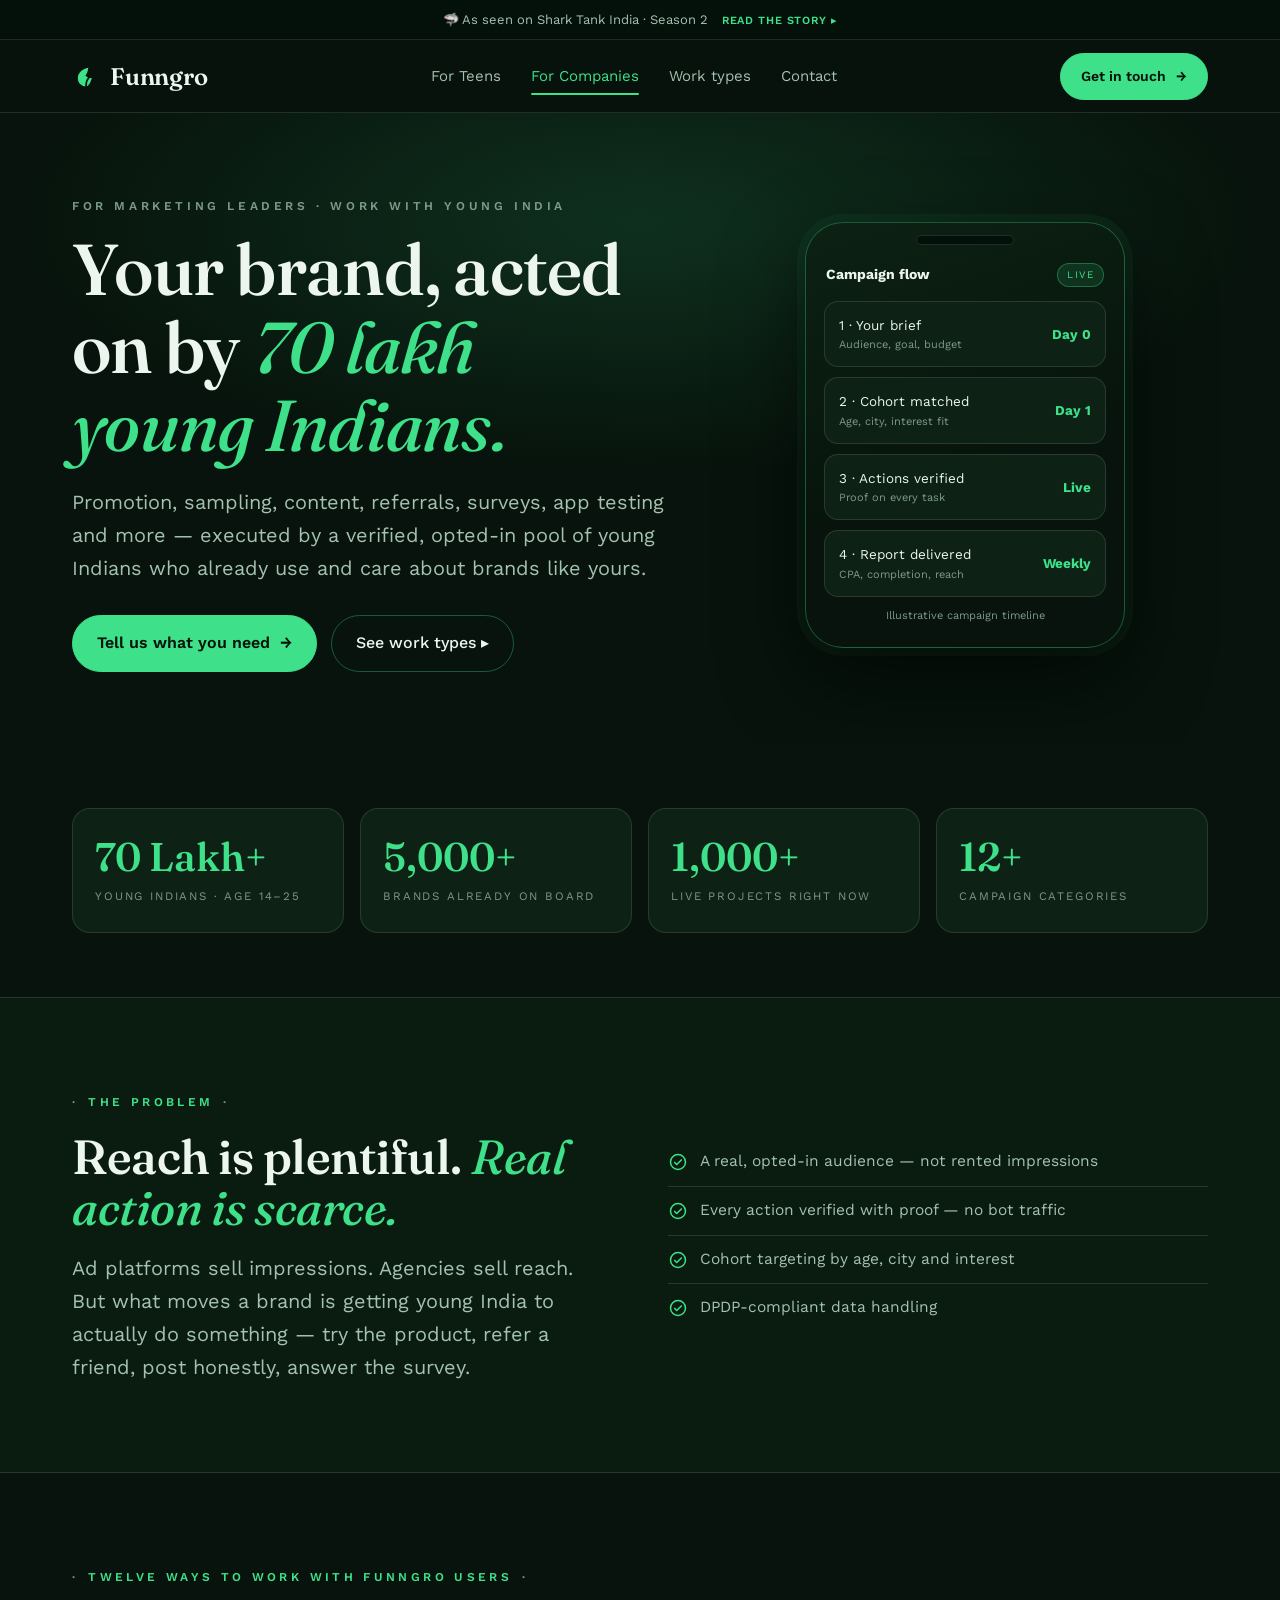
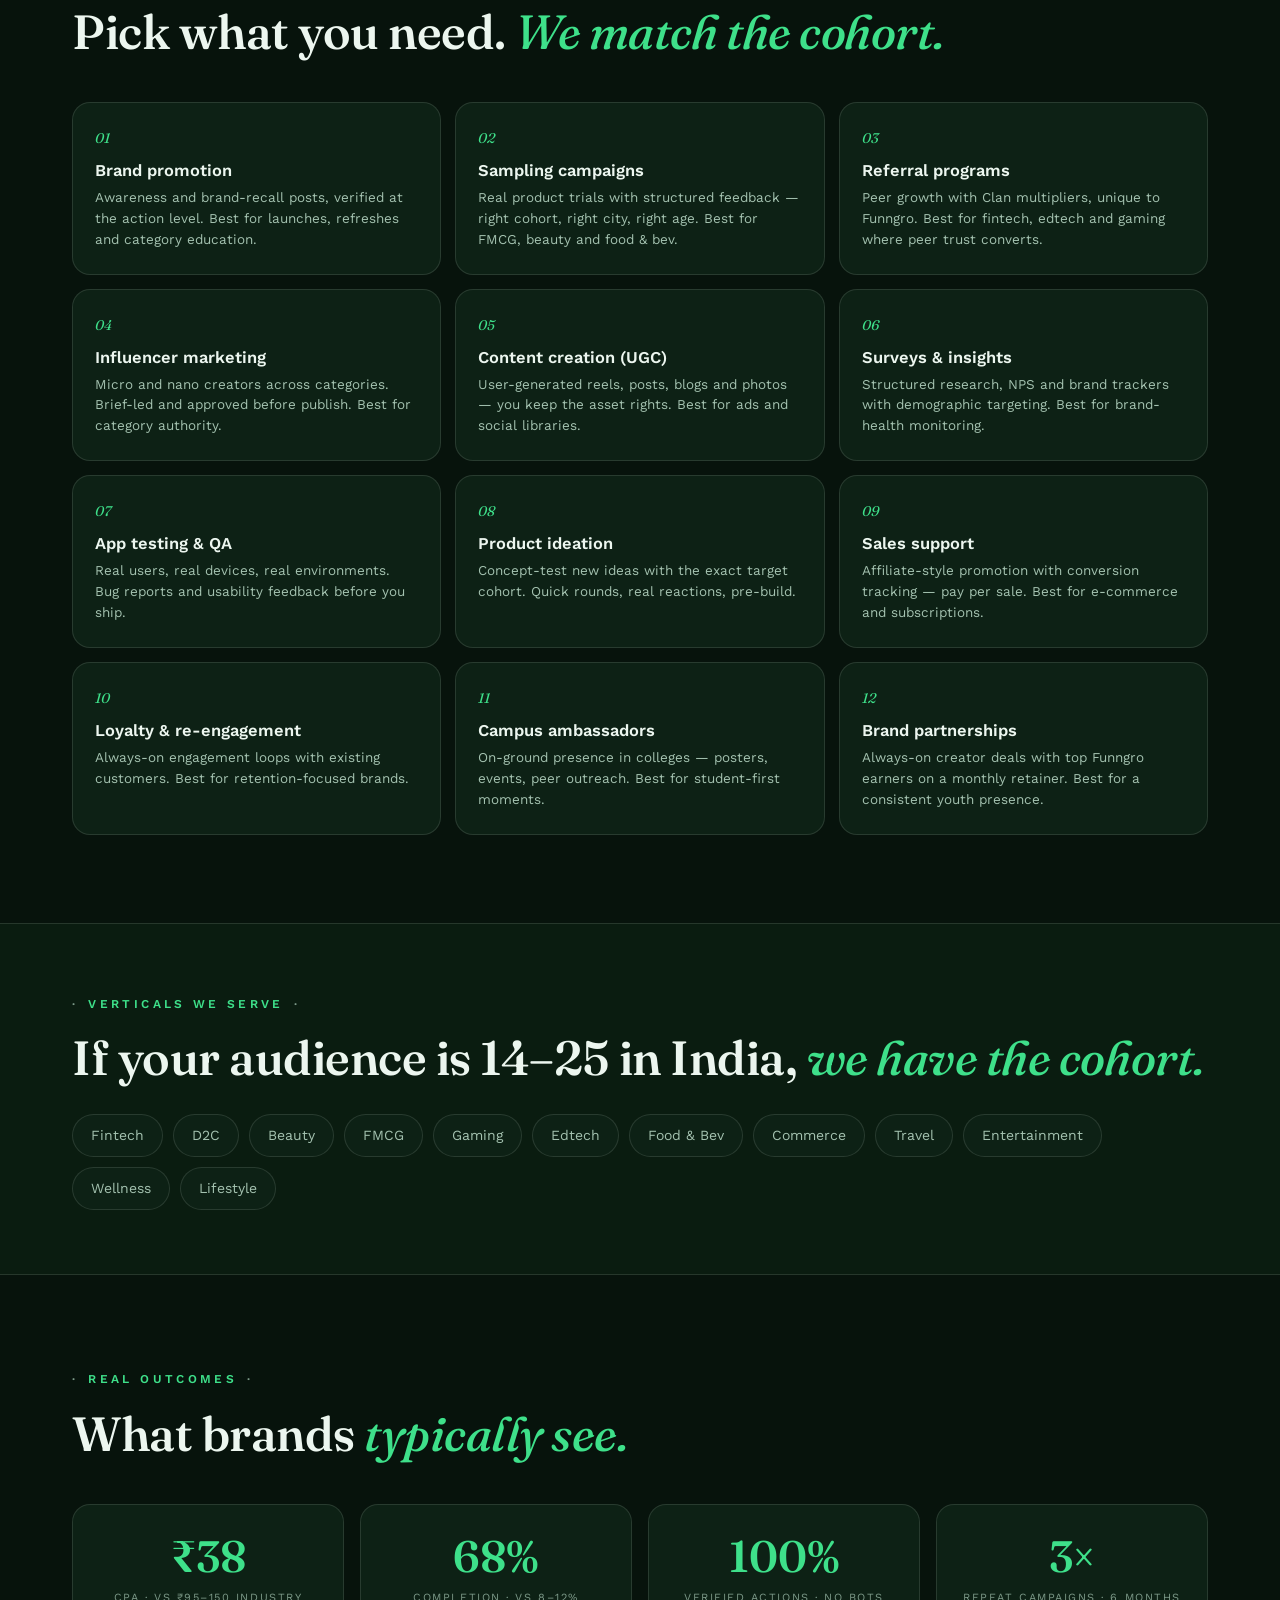
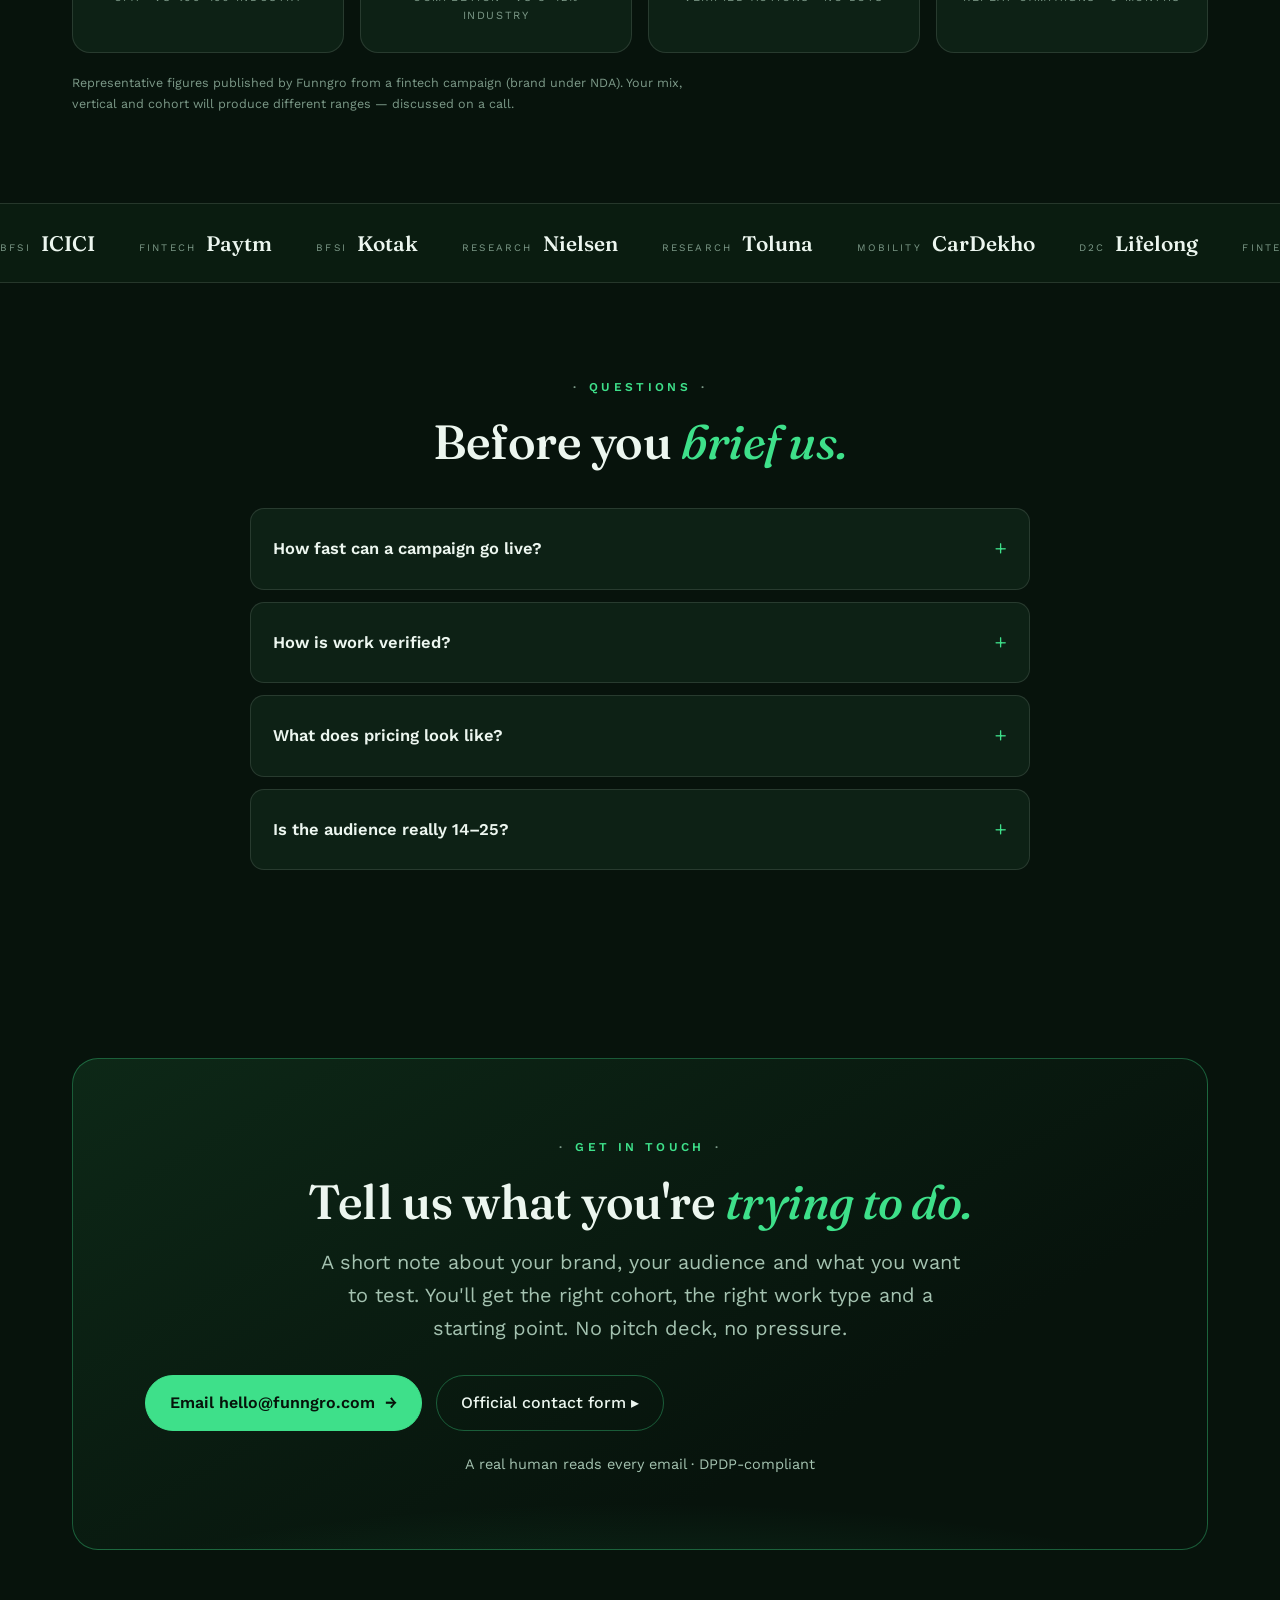
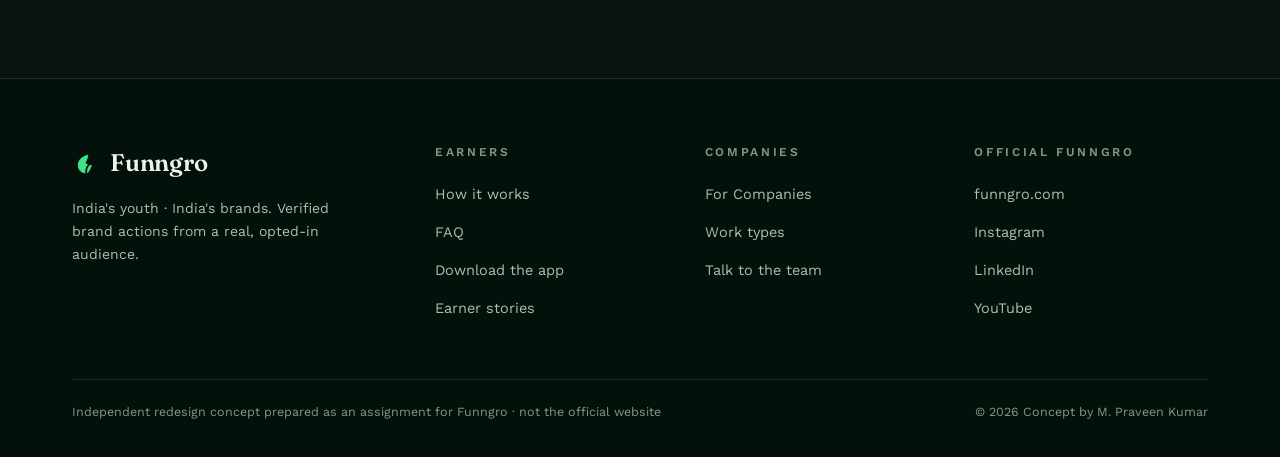
==== company.html @ 7dfe9c9e "Funngro two-page redesign: Teen + Company pages with SEO content" ====
<!DOCTYPE html>
<html lang="en-IN">
<head>
  <meta charset="UTF-8" />
  <meta name="viewport" content="width=device-width, initial-scale=1.0" />
  <title>Youth Marketing &amp; Brand Campaigns in India | Funngro for Companies</title>
  <meta name="description" content="Run brand promotion, sampling, UGC, influencer and survey campaigns with 70 lakh+ verified young Indians aged 14–25. Verified actions, transparent pricing. Talk to Funngro." />
  <link rel="canonical" href="https://funngro-redesign.vercel.app/company.html" />
  <meta name="robots" content="index, follow" />
  <meta property="og:type" content="website" />
  <meta property="og:title" content="Youth Marketing &amp; Brand Campaigns in India | Funngro for Companies" />
  <meta property="og:description" content="Verified brand actions from 70 lakh+ young Indians — promotion, sampling, UGC, referrals, surveys. Talk to Funngro." />
  <meta property="og:url" content="https://funngro-redesign.vercel.app/company.html" />
  <meta property="og:site_name" content="Funngro" />
  <meta name="twitter:card" content="summary_large_image" />
  <meta name="theme-color" content="#07130c" />
  <link rel="preconnect" href="https://fonts.googleapis.com" />
  <link rel="preconnect" href="https://fonts.gstatic.com" crossorigin />
  <link href="https://fonts.googleapis.com/css2?family=Fraunces:ital,opsz,wght@0,9..144,400..700;1,9..144,400..700&family=Work+Sans:wght@400;500;600;700&display=swap" rel="stylesheet" />
  <link rel="stylesheet" href="assets/styles.css" />
  <script type="application/ld+json">
  {
    "@context": "https://schema.org",
    "@type": "Service",
    "serviceType": "Youth marketing and brand campaigns",
    "provider": {
      "@type": "Organization",
      "name": "Funngro",
      "url": "https://www.funngro.com/"
    },
    "areaServed": "IN",
    "description": "Funngro runs brand promotion, sampling, referral, influencer, UGC, survey, app testing and campus campaigns executed by a verified pool of young Indians aged 14-25."
  }
  </script>
</head>
<body>
  <a class="skip-link" href="#main">Skip to content</a>

  <div class="announce">
    🦈 As seen on Shark Tank India · Season 2
    <a href="https://www.funngro.com/blog/shark-tank-inside-story" target="_blank" rel="noopener">Read the story ▸</a>
  </div>

  <header class="site-header">
    <div class="wrap nav">
      <a class="brand" href="index.html" aria-label="Funngro home">
        <svg viewBox="0 0 24 24" fill="none" aria-hidden="true"><path d="M12 21c-4 0-7-3-7-7 0-4.5 3.5-8 9-9-.5 3-1 5-2.5 6.5C13 13.2 14.5 14 17 13.5 16 18 14 21 12 21Z" fill="#3ee08a"/><path d="M12 21c0-4 1-7 4-9" stroke="#07130c" stroke-width="1.4" stroke-linecap="round"/></svg>
        Funngro
      </a>
      <nav class="nav-links" aria-label="Primary">
        <a href="index.html">For Teens</a>
        <a href="company.html" class="active" aria-current="page">For Companies</a>
        <a href="company.html#work-types">Work types</a>
        <a href="company.html#contact">Contact</a>
      </nav>
      <div class="nav-cta">
        <a class="btn" href="#contact">Get in touch <span class="arr">→</span></a>
        <button class="menu-btn" aria-label="Open menu" aria-expanded="false"><span></span><span></span><span></span></button>
      </div>
    </div>
  </header>

  <main id="main">
    <!-- HERO -->
    <section class="hero">
      <div class="wrap hero-grid">
        <div>
          <p class="eyebrow">For marketing leaders · Work with young India</p>
          <h1 class="display">Your brand, acted on by <span class="accent-i">70 lakh young Indians.</span></h1>
          <p class="lede">Promotion, sampling, content, referrals, surveys, app testing and more — executed by a verified, opted-in pool of young Indians who already use and care about brands like yours.</p>
          <div class="cta-row">
            <a class="btn" href="#contact">Tell us what you need <span class="arr">→</span></a>
            <a class="btn-ghost" href="#work-types">See work types ▸</a>
          </div>
        </div>
        <div class="phone reveal" role="img" aria-label="Illustration of a Funngro campaign flow: brief, matched cohort, verified actions, report">
          <div class="phone-head"><b>Campaign flow</b><span class="tier">Live</span></div>
          <div class="task"><div class="t-meta">1 · Your brief<small>Audience, goal, budget</small></div><span class="amt">Day 0</span></div>
          <div class="task"><div class="t-meta">2 · Cohort matched<small>Age, city, interest fit</small></div><span class="amt">Day 1</span></div>
          <div class="task"><div class="t-meta">3 · Actions verified<small>Proof on every task</small></div><span class="amt">Live</span></div>
          <div class="task"><div class="t-meta">4 · Report delivered<small>CPA, completion, reach</small></div><span class="amt">Weekly</span></div>
          <p class="phone-foot">Illustrative campaign timeline</p>
        </div>
      </div>
    </section>

    <!-- STATS -->
    <section class="section-tight">
      <div class="wrap">
        <div class="stats">
          <div class="stat reveal"><b>70 Lakh+</b><small>Young Indians · age 14–25</small></div>
          <div class="stat reveal"><b>5,000+</b><small>Brands already on board</small></div>
          <div class="stat reveal"><b>1,000+</b><small>Live projects right now</small></div>
          <div class="stat reveal"><b>12+</b><small>Campaign categories</small></div>
        </div>
      </div>
    </section>

    <!-- PROBLEM -->
    <section class="section" style="background:var(--bg-2);border-top:1px solid var(--line);border-bottom:1px solid var(--line)">
      <div class="wrap split">
        <div>
          <p class="kicker">The problem</p>
          <h2 class="h2">Reach is plentiful. <span class="accent-i">Real action is scarce.</span></h2>
          <p class="lede">Ad platforms sell impressions. Agencies sell reach. But what moves a brand is getting young India to actually do something — try the product, refer a friend, post honestly, answer the survey.</p>
        </div>
        <div>
          <ul class="checklist">
            <li><svg viewBox="0 0 24 24" fill="none" aria-hidden="true"><circle cx="12" cy="12" r="9" stroke="#3ee08a" stroke-width="1.8"/><path d="M8 12.5l2.5 2.5L16 9.5" stroke="#3ee08a" stroke-width="1.8" stroke-linecap="round"/></svg>A real, opted-in audience — not rented impressions</li>
            <li><svg viewBox="0 0 24 24" fill="none" aria-hidden="true"><circle cx="12" cy="12" r="9" stroke="#3ee08a" stroke-width="1.8"/><path d="M8 12.5l2.5 2.5L16 9.5" stroke="#3ee08a" stroke-width="1.8" stroke-linecap="round"/></svg>Every action verified with proof — no bot traffic</li>
            <li><svg viewBox="0 0 24 24" fill="none" aria-hidden="true"><circle cx="12" cy="12" r="9" stroke="#3ee08a" stroke-width="1.8"/><path d="M8 12.5l2.5 2.5L16 9.5" stroke="#3ee08a" stroke-width="1.8" stroke-linecap="round"/></svg>Cohort targeting by age, city and interest</li>
            <li><svg viewBox="0 0 24 24" fill="none" aria-hidden="true"><circle cx="12" cy="12" r="9" stroke="#3ee08a" stroke-width="1.8"/><path d="M8 12.5l2.5 2.5L16 9.5" stroke="#3ee08a" stroke-width="1.8" stroke-linecap="round"/></svg>DPDP-compliant data handling</li>
          </ul>
        </div>
      </div>
    </section>

    <!-- WORK TYPES -->
    <section class="section" id="work-types">
      <div class="wrap">
        <p class="kicker">Twelve ways to work with Funngro users</p>
        <h2 class="h2">Pick what you need. <span class="accent-i">We match the cohort.</span></h2>
        <div class="wt-grid">
          <div class="wt reveal"><h3>Brand promotion</h3><p>Awareness and brand-recall posts, verified at the action level. Best for launches, refreshes and category education.</p></div>
          <div class="wt reveal"><h3>Sampling campaigns</h3><p>Real product trials with structured feedback — right cohort, right city, right age. Best for FMCG, beauty and food &amp; bev.</p></div>
          <div class="wt reveal"><h3>Referral programs</h3><p>Peer growth with Clan multipliers, unique to Funngro. Best for fintech, edtech and gaming where peer trust converts.</p></div>
          <div class="wt reveal"><h3>Influencer marketing</h3><p>Micro and nano creators across categories. Brief-led and approved before publish. Best for category authority.</p></div>
          <div class="wt reveal"><h3>Content creation (UGC)</h3><p>User-generated reels, posts, blogs and photos — you keep the asset rights. Best for ads and social libraries.</p></div>
          <div class="wt reveal"><h3>Surveys &amp; insights</h3><p>Structured research, NPS and brand trackers with demographic targeting. Best for brand-health monitoring.</p></div>
          <div class="wt reveal"><h3>App testing &amp; QA</h3><p>Real users, real devices, real environments. Bug reports and usability feedback before you ship.</p></div>
          <div class="wt reveal"><h3>Product ideation</h3><p>Concept-test new ideas with the exact target cohort. Quick rounds, real reactions, pre-build.</p></div>
          <div class="wt reveal"><h3>Sales support</h3><p>Affiliate-style promotion with conversion tracking — pay per sale. Best for e-commerce and subscriptions.</p></div>
          <div class="wt reveal"><h3>Loyalty &amp; re-engagement</h3><p>Always-on engagement loops with existing customers. Best for retention-focused brands.</p></div>
          <div class="wt reveal"><h3>Campus ambassadors</h3><p>On-ground presence in colleges — posters, events, peer outreach. Best for student-first moments.</p></div>
          <div class="wt reveal"><h3>Brand partnerships</h3><p>Always-on creator deals with top Funngro earners on a monthly retainer. Best for a consistent youth presence.</p></div>
        </div>
      </div>
    </section>

    <!-- VERTICALS -->
    <section class="section-tight" style="background:var(--bg-2);border-top:1px solid var(--line);border-bottom:1px solid var(--line)">
      <div class="wrap">
        <p class="kicker">Verticals we serve</p>
        <h2 class="h2">If your audience is 14–25 in India, <span class="accent-i">we have the cohort.</span></h2>
        <div class="chips">
          <span class="chip">Fintech</span><span class="chip">D2C</span><span class="chip">Beauty</span><span class="chip">FMCG</span><span class="chip">Gaming</span><span class="chip">Edtech</span><span class="chip">Food &amp; Bev</span><span class="chip">Commerce</span><span class="chip">Travel</span><span class="chip">Entertainment</span><span class="chip">Wellness</span><span class="chip">Lifestyle</span>
        </div>
      </div>
    </section>

    <!-- OUTCOMES -->
    <section class="section">
      <div class="wrap">
        <p class="kicker">Real outcomes</p>
        <h2 class="h2">What brands <span class="accent-i">typically see.</span></h2>
        <div class="outcomes">
          <div class="outcome reveal"><b>₹38</b><small>CPA · vs ₹95–150 industry</small></div>
          <div class="outcome reveal"><b>68%</b><small>Completion · vs 8–12% industry</small></div>
          <div class="outcome reveal"><b>100%</b><small>Verified actions · no bots</small></div>
          <div class="outcome reveal"><b>3×</b><small>Repeat campaigns · 6 months</small></div>
        </div>
        <p class="outcomes-note">Representative figures published by Funngro from a fintech campaign (brand under NDA). Your mix, vertical and cohort will produce different ranges — discussed on a call.</p>
      </div>
    </section>

    <!-- BRAND WALL -->
    <div class="marquee" aria-label="Brands that work with Funngro users">
      <div class="marquee-track">
        <span class="marquee-item"><small>BFSI</small><b>ICICI</b></span><span class="marquee-item"><small>Fintech</small><b>Paytm</b></span><span class="marquee-item"><small>BFSI</small><b>Kotak</b></span><span class="marquee-item"><small>Research</small><b>Nielsen</b></span><span class="marquee-item"><small>Research</small><b>Toluna</b></span><span class="marquee-item"><small>Mobility</small><b>CarDekho</b></span><span class="marquee-item"><small>D2C</small><b>Lifelong</b></span><span class="marquee-item"><small>Fintech</small><b>LXME</b></span><span class="marquee-item"><small>Fintech</small><b>mPokket</b></span><span class="marquee-item"><small>D2C</small><b>Novio</b></span>
        <span class="marquee-item" aria-hidden="true"><small>BFSI</small><b>ICICI</b></span><span class="marquee-item" aria-hidden="true"><small>Fintech</small><b>Paytm</b></span><span class="marquee-item" aria-hidden="true"><small>BFSI</small><b>Kotak</b></span><span class="marquee-item" aria-hidden="true"><small>Research</small><b>Nielsen</b></span><span class="marquee-item" aria-hidden="true"><small>Research</small><b>Toluna</b></span><span class="marquee-item" aria-hidden="true"><small>Mobility</small><b>CarDekho</b></span><span class="marquee-item" aria-hidden="true"><small>D2C</small><b>Lifelong</b></span><span class="marquee-item" aria-hidden="true"><small>Fintech</small><b>LXME</b></span><span class="marquee-item" aria-hidden="true"><small>Fintech</small><b>mPokket</b></span><span class="marquee-item" aria-hidden="true"><small>D2C</small><b>Novio</b></span>
      </div>
    </div>

    <!-- FAQ -->
    <section class="section" id="faq">
      <div class="wrap center">
        <p class="kicker">Questions</p>
        <h2 class="h2">Before you <span class="accent-i">brief us.</span></h2>
        <div class="faq" style="text-align:left">
          <details class="reveal"><summary>How fast can a campaign go live?</summary><p>After your brief, Funngro matches the cohort and most campaigns start seeing verified actions within days, with reporting delivered on a weekly rhythm.</p></details>
          <details class="reveal"><summary>How is work verified?</summary><p>Every task requires proof — a photo, screenshot or link — reviewed before payout. That is how Funngro keeps bot traffic at zero and completion rates high.</p></details>
          <details class="reveal"><summary>What does pricing look like?</summary><p>Pricing depends on work type, cohort and volume — cost per action for promotions and referrals, per brief for creators, per response for surveys. Funngro shares a starting point after a short note about your goals.</p></details>
          <details class="reveal"><summary>Is the audience really 14–25?</summary><p>Yes — the pool is young India: students, creators and first-time earners. Cohorts can be targeted by age band, city and interest, and the data handling is DPDP-compliant.</p></details>
        </div>
      </div>
    </section>

    <!-- CTA -->
    <section class="section" id="contact">
      <div class="wrap">
        <div class="cta-band reveal">
          <p class="kicker">Get in touch</p>
          <h2 class="h2">Tell us what you're <span class="accent-i">trying to do.</span></h2>
          <p class="lede">A short note about your brand, your audience and what you want to test. You'll get the right cohort, the right work type and a starting point. No pitch deck, no pressure.</p>
          <div class="cta-row">
            <a class="btn" href="mailto:hello@funngro.com">Email hello@funngro.com <span class="arr">→</span></a>
            <a class="btn-ghost" href="https://www.funngro.com/contact?from=sales" target="_blank" rel="noopener">Official contact form ▸</a>
          </div>
          <p class="contact-line">A real human reads every email · DPDP-compliant</p>
        </div>
      </div>
    </section>
  </main>

  <footer class="site-footer">
    <div class="wrap">
      <div class="foot-grid">
        <div class="foot-brand">
          <a class="brand" href="index.html">
            <svg viewBox="0 0 24 24" fill="none" aria-hidden="true"><path d="M12 21c-4 0-7-3-7-7 0-4.5 3.5-8 9-9-.5 3-1 5-2.5 6.5C13 13.2 14.5 14 17 13.5 16 18 14 21 12 21Z" fill="#3ee08a"/><path d="M12 21c0-4 1-7 4-9" stroke="#04100a" stroke-width="1.4" stroke-linecap="round"/></svg>
            Funngro
          </a>
          <p>India's youth · India's brands. Verified brand actions from a real, opted-in audience.</p>
        </div>
        <div>
          <h4>Earners</h4>
          <ul>
            <li><a href="index.html#how">How it works</a></li>
            <li><a href="index.html#faq">FAQ</a></li>
            <li><a href="https://play.google.com/store/apps/details?id=com.wishbanc.funngro" target="_blank" rel="noopener">Download the app</a></li>
            <li><a href="https://www.funngro.com/stories" target="_blank" rel="noopener">Earner stories</a></li>
          </ul>
        </div>
        <div>
          <h4>Companies</h4>
          <ul>
            <li><a href="company.html">For Companies</a></li>
            <li><a href="company.html#work-types">Work types</a></li>
            <li><a href="company.html#contact">Talk to the team</a></li>
          </ul>
        </div>
        <div>
          <h4>Official Funngro</h4>
          <ul>
            <li><a href="https://www.funngro.com/" target="_blank" rel="noopener">funngro.com</a></li>
            <li><a href="https://www.instagram.com/fun.n.gro" target="_blank" rel="noopener">Instagram</a></li>
            <li><a href="https://www.linkedin.com/company/funngro/" target="_blank" rel="noopener">LinkedIn</a></li>
            <li><a href="https://www.youtube.com/@funngro_India" target="_blank" rel="noopener">YouTube</a></li>
          </ul>
        </div>
      </div>
      <div class="foot-bottom">
        <span>Independent redesign concept prepared as an assignment for Funngro · not the official website</span>
        <span>© <span data-year>2026</span> Concept by M. Praveen Kumar</span>
      </div>
    </div>
  </footer>

  <script src="assets/main.js" defer></script>
</body>
</html>
---- assets/styles.css ----
/* Funngro redesign concept — shared styles */
:root{
  --bg:#07130c;
  --bg-2:#0a1c10;
  --panel:#0d2115;
  --panel-2:#102718;
  --ink:#ecf6ef;
  --muted:#a4c2b0;
  --faint:#7d9a89;
  --accent:#3ee08a;
  --accent-soft:rgba(62,224,138,.12);
  --accent-line:rgba(62,224,138,.35);
  --line:rgba(236,246,239,.12);
  --serif:"Fraunces",Georgia,"Times New Roman",serif;
  --sans:"Work Sans",system-ui,-apple-system,Segoe UI,Roboto,sans-serif;
  --max:1180px;
  --radius:18px;
}
*{box-sizing:border-box;margin:0;padding:0}
html{scroll-behavior:smooth;-webkit-text-size-adjust:100%}
body{
  background:var(--bg);
  color:var(--ink);
  font-family:var(--sans);
  font-size:17px;
  line-height:1.65;
  -webkit-font-smoothing:antialiased;
}
img,svg{display:block;max-width:100%}
a{color:inherit;text-decoration:none}
ul{list-style:none}
::selection{background:var(--accent);color:#06130a}

/* ---------- utility ---------- */
.wrap{max-width:var(--max);margin:0 auto;padding:0 22px}
.section{padding:88px 0}
.section-tight{padding:64px 0}
.kicker{
  display:inline-flex;align-items:center;gap:10px;
  font-size:12px;font-weight:600;letter-spacing:.28em;text-transform:uppercase;
  color:var(--accent);margin-bottom:18px;
}
.kicker::before,.kicker::after{content:"·";color:var(--faint)}
h1,h2,h3{font-family:var(--serif);font-weight:560;line-height:1.08;letter-spacing:-.01em}
.display{font-size:clamp(40px,6.2vw,72px)}
.h2{font-size:clamp(30px,4.4vw,48px);margin-bottom:18px}
.accent-i{font-style:italic;color:var(--accent);font-weight:480}
.lede{font-size:clamp(17px,2vw,20px);color:var(--muted);max-width:640px}
.center{text-align:center}
.center .lede{margin:0 auto}
.skip-link{position:absolute;left:-999px;top:0;background:var(--accent);color:#06130a;padding:10px 16px;z-index:200;font-weight:600}
.skip-link:focus{left:12px;top:12px}

/* ---------- buttons ---------- */
.btn{
  display:inline-flex;align-items:center;gap:10px;
  background:var(--accent);color:#06130a;
  font-weight:600;font-size:16px;
  padding:14px 24px;border-radius:999px;border:1px solid var(--accent);
  cursor:pointer;transition:transform .18s ease,box-shadow .18s ease,background .18s ease;
}
.btn:hover{transform:translateY(-2px);box-shadow:0 10px 30px rgba(62,224,138,.28)}
.btn:focus-visible,.btn-ghost:focus-visible,a:focus-visible,button:focus-visible{outline:2px solid var(--accent);outline-offset:3px}
.btn .arr{transition:transform .18s ease}
.btn:hover .arr{transform:translateX(4px)}
.btn-ghost{
  display:inline-flex;align-items:center;gap:10px;
  background:transparent;color:var(--ink);
  font-weight:500;font-size:16px;
  padding:14px 24px;border-radius:999px;border:1px solid var(--accent-line);
  cursor:pointer;transition:border-color .18s ease,background .18s ease,transform .18s ease;
}
.btn-ghost:hover{border-color:var(--accent);background:var(--accent-soft);transform:translateY(-2px)}
.cta-row{display:flex;flex-wrap:wrap;gap:14px;margin-top:30px}
.center .cta-row{justify-content:center}

/* ---------- announcement bar ---------- */
.announce{
  background:#04100a;border-bottom:1px solid var(--line);
  font-size:13px;color:var(--muted);text-align:center;padding:9px 16px;
}
.announce a{color:var(--accent);font-weight:600;letter-spacing:.08em;text-transform:uppercase;font-size:11px;margin-left:10px}
.announce a:hover{text-decoration:underline}

/* ---------- header / nav ---------- */
.site-header{
  position:sticky;top:0;z-index:100;
  background:rgba(7,19,12,.82);
  backdrop-filter:blur(14px);-webkit-backdrop-filter:blur(14px);
  border-bottom:1px solid var(--line);
}
.nav{display:flex;align-items:center;justify-content:space-between;height:72px}
.brand{display:flex;align-items:center;gap:10px;font-family:var(--serif);font-size:24px;font-weight:600;letter-spacing:-.01em}
.brand svg{width:28px;height:28px}
.nav-links{display:flex;align-items:center;gap:30px}
.nav-links a{font-size:15px;color:var(--muted);transition:color .15s ease;position:relative}
.nav-links a:hover{color:var(--ink)}
.nav-links a.active{color:var(--accent)}
.nav-links a.active::after{content:"";position:absolute;left:0;right:0;bottom:-6px;height:2px;background:var(--accent);border-radius:2px}
.nav-cta{display:flex;align-items:center;gap:12px}
.nav-cta .btn{padding:11px 20px;font-size:14px}
.menu-btn{
  display:none;background:none;border:1px solid var(--line);border-radius:10px;
  width:44px;height:44px;cursor:pointer;align-items:center;justify-content:center;flex-direction:column;gap:5px;
}
.menu-btn span{display:block;width:20px;height:2px;background:var(--ink);border-radius:2px;transition:transform .2s ease,opacity .2s ease}
@media (max-width:860px){
  .nav-links{
    position:absolute;top:72px;left:0;right:0;
    flex-direction:column;align-items:flex-start;gap:0;
    background:var(--bg-2);border-bottom:1px solid var(--line);
    padding:8px 22px 18px;display:none;
  }
  .nav-links a{padding:13px 0;width:100%;border-bottom:1px solid var(--line);font-size:16px}
  .nav-links a:last-child{border-bottom:none}
  .nav-links a.active::after{display:none}
  .site-header.nav-open .nav-links{display:flex}
  .site-header.nav-open .menu-btn span:nth-child(1){transform:translateY(7px) rotate(45deg)}
  .site-header.nav-open .menu-btn span:nth-child(2){opacity:0}
  .site-header.nav-open .menu-btn span:nth-child(3){transform:translateY(-7px) rotate(-45deg)}
  .menu-btn{display:flex}
  .nav-cta .btn{display:none}
}

/* ---------- hero ---------- */
.hero{padding:84px 0 72px;position:relative;overflow:hidden}
.hero::before{
  content:"";position:absolute;inset:-40% -20% auto -20%;height:720px;
  background:radial-gradient(closest-side,rgba(62,224,138,.14),transparent 70%);
  pointer-events:none;
}
.hero-grid{display:grid;grid-template-columns:1.1fr .9fr;gap:56px;align-items:center;position:relative}
.hero h1{margin:14px 0 22px}
.hero .eyebrow{font-size:12px;letter-spacing:.3em;text-transform:uppercase;color:var(--faint);font-weight:600}
@media (max-width:900px){
  .hero-grid{grid-template-columns:1fr;gap:44px}
  .hero{padding:56px 0 56px}
}

/* CSS phone mockup */
.phone{
  width:min(320px,84vw);margin:0 auto;border-radius:38px;
  border:1px solid var(--accent-line);
  background:linear-gradient(160deg,#0c2213,#07130c 60%);
  box-shadow:0 30px 80px rgba(0,0,0,.55),0 0 0 8px rgba(62,224,138,.05);
  padding:22px 18px;position:relative;
}
.phone::before{content:"";position:absolute;top:12px;left:50%;transform:translateX(-50%);width:96px;height:8px;border-radius:8px;background:#04100a;border:1px solid var(--line)}
.phone-head{display:flex;justify-content:space-between;align-items:center;margin:18px 2px 14px;font-size:12px;color:var(--faint)}
.phone-head b{color:var(--ink);font-size:14px;font-family:var(--sans)}
.tier{font-size:10px;letter-spacing:.14em;text-transform:uppercase;background:var(--accent-soft);border:1px solid var(--accent-line);color:var(--accent);padding:3px 9px;border-radius:999px}
.phone-payout{background:#04100a;border:1px solid var(--line);border-radius:14px;padding:14px 16px;margin-bottom:14px}
.phone-payout small{display:block;font-size:10px;letter-spacing:.18em;text-transform:uppercase;color:var(--faint)}
.phone-payout strong{font-family:var(--serif);font-size:26px;color:var(--accent);font-weight:560}
.task{
  display:flex;justify-content:space-between;align-items:center;gap:10px;
  background:var(--panel);border:1px solid var(--line);border-radius:14px;
  padding:12px 14px;margin-bottom:10px;font-size:13.5px;
}
.task .t-meta small{display:block;color:var(--faint);font-size:11px}
.task .amt{color:var(--accent);font-weight:700;white-space:nowrap}
.phone-foot{text-align:center;font-size:11px;color:var(--faint);margin-top:6px}

/* trust strip */
.trust{border-top:1px solid var(--line);border-bottom:1px solid var(--line);background:var(--bg-2)}
.trust .wrap{display:flex;flex-wrap:wrap;justify-content:space-between;gap:18px;padding-top:20px;padding-bottom:20px}
.trust-item{display:flex;align-items:center;gap:10px;font-size:13.5px;color:var(--muted)}
.trust-item b{color:var(--ink)}
.trust-item svg{width:18px;height:18px;flex:none}

/* stats band */
.stats{display:grid;grid-template-columns:repeat(4,1fr);gap:16px}
.stat{background:var(--panel);border:1px solid var(--line);border-radius:var(--radius);padding:26px 22px}
.stat b{display:block;font-family:var(--serif);font-size:clamp(28px,3.4vw,40px);font-weight:560;color:var(--accent);line-height:1.1}
.stat small{display:block;margin-top:8px;font-size:11.5px;letter-spacing:.16em;text-transform:uppercase;color:var(--faint)}
@media (max-width:860px){.stats{grid-template-columns:repeat(2,1fr)}}

/* steps */
.steps{counter-reset:step;display:grid;grid-template-columns:repeat(5,1fr);gap:14px;margin-top:44px}
.step{
  background:var(--panel);border:1px solid var(--line);border-radius:var(--radius);
  padding:24px 20px;position:relative;transition:border-color .2s ease,transform .2s ease;
}
.step:hover{border-color:var(--accent-line);transform:translateY(-4px)}
.step::before{
  counter-increment:step;content:"0" counter(step);
  font-family:var(--serif);font-size:15px;color:var(--accent);display:block;margin-bottom:14px;font-style:italic;
}
.step h3{font-family:var(--sans);font-size:16px;font-weight:600;margin-bottom:8px;letter-spacing:0}
.step p{font-size:13.5px;color:var(--muted);line-height:1.55}
@media (max-width:1000px){.steps{grid-template-columns:repeat(2,1fr)}}
@media (max-width:560px){.steps{grid-template-columns:1fr}}

/* earn cards */
.earn-grid{display:grid;grid-template-columns:repeat(3,1fr);gap:16px;margin-top:44px}
.earn-card{
  background:var(--panel);border:1px solid var(--line);border-radius:var(--radius);padding:26px 24px;
  transition:border-color .2s ease,transform .2s ease;
}
.earn-card:hover{border-color:var(--accent-line);transform:translateY(-4px)}
.earn-card .tag{font-size:10.5px;letter-spacing:.22em;text-transform:uppercase;color:var(--accent);font-weight:600}
.earn-card h3{font-size:22px;margin:10px 0 8px}
.earn-card p{font-size:14.5px;color:var(--muted)}
.earn-card .range{
  display:inline-block;margin-top:16px;font-size:13px;font-weight:600;color:var(--accent);
  background:var(--accent-soft);border:1px solid var(--accent-line);border-radius:999px;padding:5px 13px;
}
@media (max-width:900px){.earn-grid{grid-template-columns:repeat(2,1fr)}}
@media (max-width:560px){.earn-grid{grid-template-columns:1fr}}

/* ladder */
.ladder{display:grid;grid-template-columns:repeat(3,1fr);gap:16px;margin-top:44px;align-items:stretch}
.rung{
  background:linear-gradient(170deg,var(--panel-2),var(--panel));border:1px solid var(--line);
  border-radius:var(--radius);padding:30px 26px;position:relative;
}
.rung.hot{border-color:var(--accent-line);box-shadow:0 0 0 1px var(--accent-line),0 20px 60px rgba(62,224,138,.08)}
.rung .stage{font-size:11px;letter-spacing:.24em;text-transform:uppercase;color:var(--faint);font-weight:600}
.rung.hot .stage{color:var(--accent)}
.rung h3{font-size:24px;margin:12px 0 4px}
.rung .pay{font-family:var(--serif);font-style:italic;color:var(--accent);font-size:19px;margin-bottom:14px;display:block}
.rung p{font-size:14.5px;color:var(--muted)}
.ladder-note{margin-top:22px;font-size:12.5px;color:var(--faint);letter-spacing:.06em;text-transform:uppercase}
@media (max-width:860px){.ladder{grid-template-columns:1fr}}

/* marquee */
.marquee{overflow:hidden;border-top:1px solid var(--line);border-bottom:1px solid var(--line);background:var(--bg-2);padding:22px 0;position:relative}
.marquee-track{display:flex;gap:44px;width:max-content;animation:scroll 34s linear infinite}
.marquee:hover .marquee-track{animation-play-state:paused}
.marquee-item{display:flex;align-items:baseline;gap:10px;white-space:nowrap}
.marquee-item small{font-size:10px;letter-spacing:.22em;text-transform:uppercase;color:var(--faint)}
.marquee-item b{font-family:var(--serif);font-size:21px;font-weight:560}
@keyframes scroll{from{transform:translateX(0)}to{transform:translateX(-50%)}}
@media (prefers-reduced-motion:reduce){.marquee-track{animation:none}}

/* FAQ */
.faq{max-width:780px;margin:40px auto 0}
.faq details{border:1px solid var(--line);border-radius:14px;background:var(--panel);margin-bottom:12px;overflow:hidden}
.faq summary{
  cursor:pointer;list-style:none;padding:20px 22px;font-weight:600;font-size:16.5px;
  display:flex;justify-content:space-between;align-items:center;gap:16px;
}
.faq summary::-webkit-details-marker{display:none}
.faq summary::after{content:"+";font-family:var(--serif);font-size:24px;color:var(--accent);flex:none;transition:transform .2s ease}
.faq details[open] summary::after{transform:rotate(45deg)}
.faq details p{padding:0 22px 20px;color:var(--muted);font-size:15px}

/* split feature */
.split{display:grid;grid-template-columns:1fr 1fr;gap:56px;align-items:center}
@media (max-width:860px){.split{grid-template-columns:1fr;gap:36px}}
.checklist li{display:flex;gap:12px;padding:11px 0;border-bottom:1px solid var(--line);font-size:15.5px;color:var(--muted)}
.checklist li:last-child{border-bottom:none}
.checklist svg{width:20px;height:20px;flex:none;margin-top:3px}

/* work-type grid (company) */
.wt-grid{display:grid;grid-template-columns:repeat(3,1fr);gap:14px;margin-top:44px;counter-reset:wt}
.wt{
  background:var(--panel);border:1px solid var(--line);border-radius:var(--radius);padding:24px 22px;
  transition:border-color .2s ease,transform .2s ease;
}
.wt:hover{border-color:var(--accent-line);transform:translateY(-4px)}
.wt::before{
  counter-increment:wt;content:counter(wt,decimal-leading-zero);
  display:block;font-family:var(--serif);font-style:italic;color:var(--accent);font-size:14px;margin-bottom:12px;
}
.wt h3{font-family:var(--sans);font-size:16.5px;font-weight:600;margin-bottom:7px;letter-spacing:0}
.wt p{font-size:13.5px;color:var(--muted);line-height:1.55}
@media (max-width:900px){.wt-grid{grid-template-columns:repeat(2,1fr)}}
@media (max-width:560px){.wt-grid{grid-template-columns:1fr}}

/* outcomes */
.outcomes{display:grid;grid-template-columns:repeat(4,1fr);gap:16px;margin-top:44px}
.outcome{background:var(--panel);border:1px solid var(--line);border-radius:var(--radius);padding:28px 24px;text-align:center}
.outcome b{display:block;font-family:var(--serif);font-size:clamp(30px,4vw,44px);color:var(--accent);font-weight:560;line-height:1.05}
.outcome small{display:block;margin-top:10px;font-size:11px;letter-spacing:.14em;text-transform:uppercase;color:var(--faint);line-height:1.6}
.outcomes-note{margin-top:20px;font-size:12.5px;color:var(--faint);max-width:640px}
@media (max-width:860px){.outcomes{grid-template-columns:repeat(2,1fr)}}

/* verticals chips */
.chips{display:flex;flex-wrap:wrap;gap:10px;margin-top:30px}
.chip{border:1px solid var(--line);border-radius:999px;padding:9px 18px;font-size:14px;color:var(--muted);background:var(--panel);transition:border-color .15s ease,color .15s ease}
.chip:hover{border-color:var(--accent-line);color:var(--ink)}

/* CTA band */
.cta-band{
  background:linear-gradient(150deg,#0d2817,#07130c 70%);
  border:1px solid var(--accent-line);border-radius:26px;
  padding:clamp(40px,6vw,72px);text-align:center;position:relative;overflow:hidden;
}
.cta-band::before{content:"";position:absolute;inset:auto -30% -60% -30%;height:400px;background:radial-gradient(closest-side,rgba(62,224,138,.16),transparent 70%);pointer-events:none}
.cta-band .lede{margin:0 auto;position:relative}
.cta-band h2{position:relative}
.cta-band .cta-row{position:relative}
.contact-line{margin-top:22px;font-size:14.5px;color:var(--muted);position:relative}
.contact-line a{color:var(--accent);font-weight:600}
.contact-line a:hover{text-decoration:underline}

/* footer */
.site-footer{border-top:1px solid var(--line);background:#04100a;padding:64px 0 34px;margin-top:40px}
.foot-grid{display:grid;grid-template-columns:1.4fr 1fr 1fr 1fr;gap:36px}
.foot-grid h4{font-size:12px;letter-spacing:.22em;text-transform:uppercase;color:var(--faint);margin-bottom:16px;font-family:var(--sans);font-weight:600}
.foot-grid ul li{margin-bottom:10px}
.foot-grid ul a{font-size:14.5px;color:var(--muted)}
.foot-grid ul a:hover{color:var(--accent)}
.foot-brand p{font-size:14px;color:var(--muted);max-width:300px;margin-top:14px}
.foot-bottom{
  margin-top:48px;padding-top:22px;border-top:1px solid var(--line);
  display:flex;flex-wrap:wrap;justify-content:space-between;gap:12px;
  font-size:12.5px;color:var(--faint);
}
.foot-bottom a{color:var(--muted)}
.foot-bottom a:hover{color:var(--accent)}
@media (max-width:860px){.foot-grid{grid-template-columns:1fr 1fr}}
@media (max-width:520px){.foot-grid{grid-template-columns:1fr}}

/* reveal animation */
.reveal{opacity:0;transform:translateY(22px);transition:opacity .6s ease,transform .6s ease}
.reveal.in{opacity:1;transform:none}
@media (prefers-reduced-motion:reduce){.reveal{opacity:1;transform:none;transition:none}}
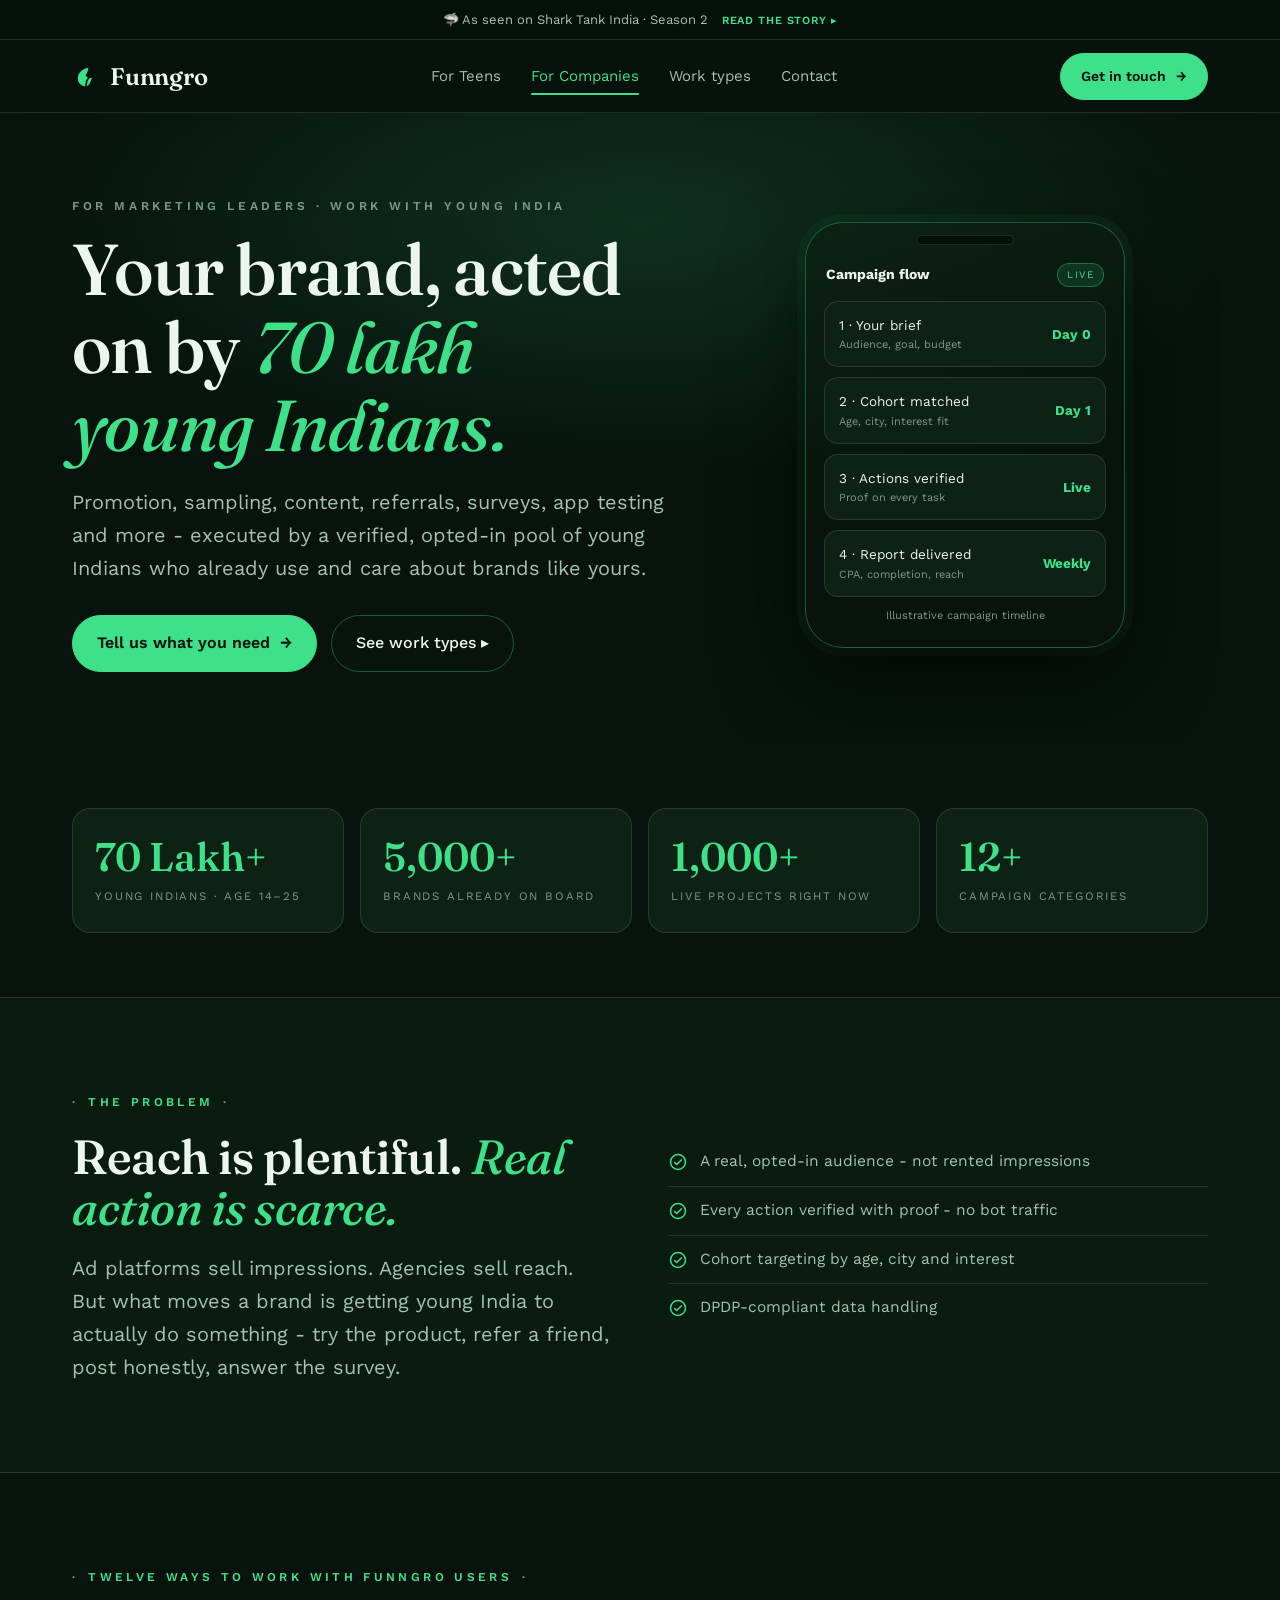
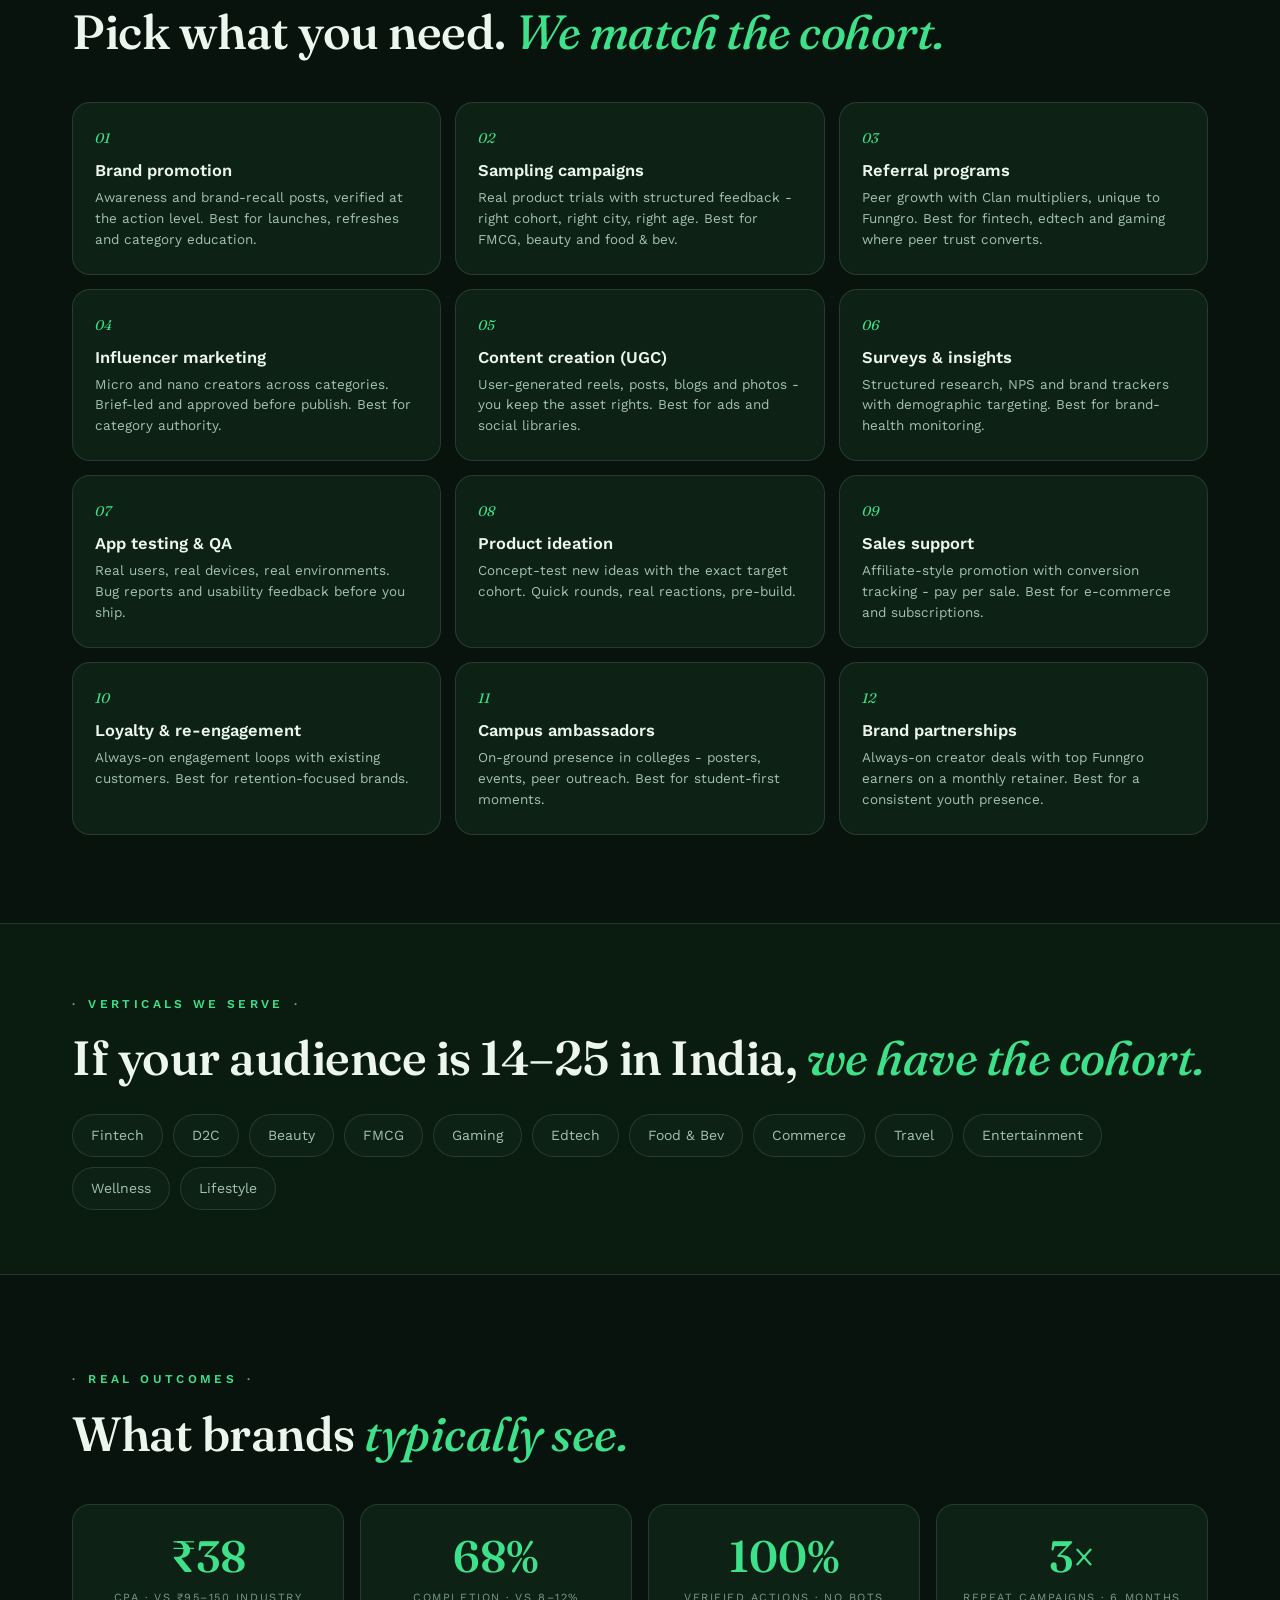
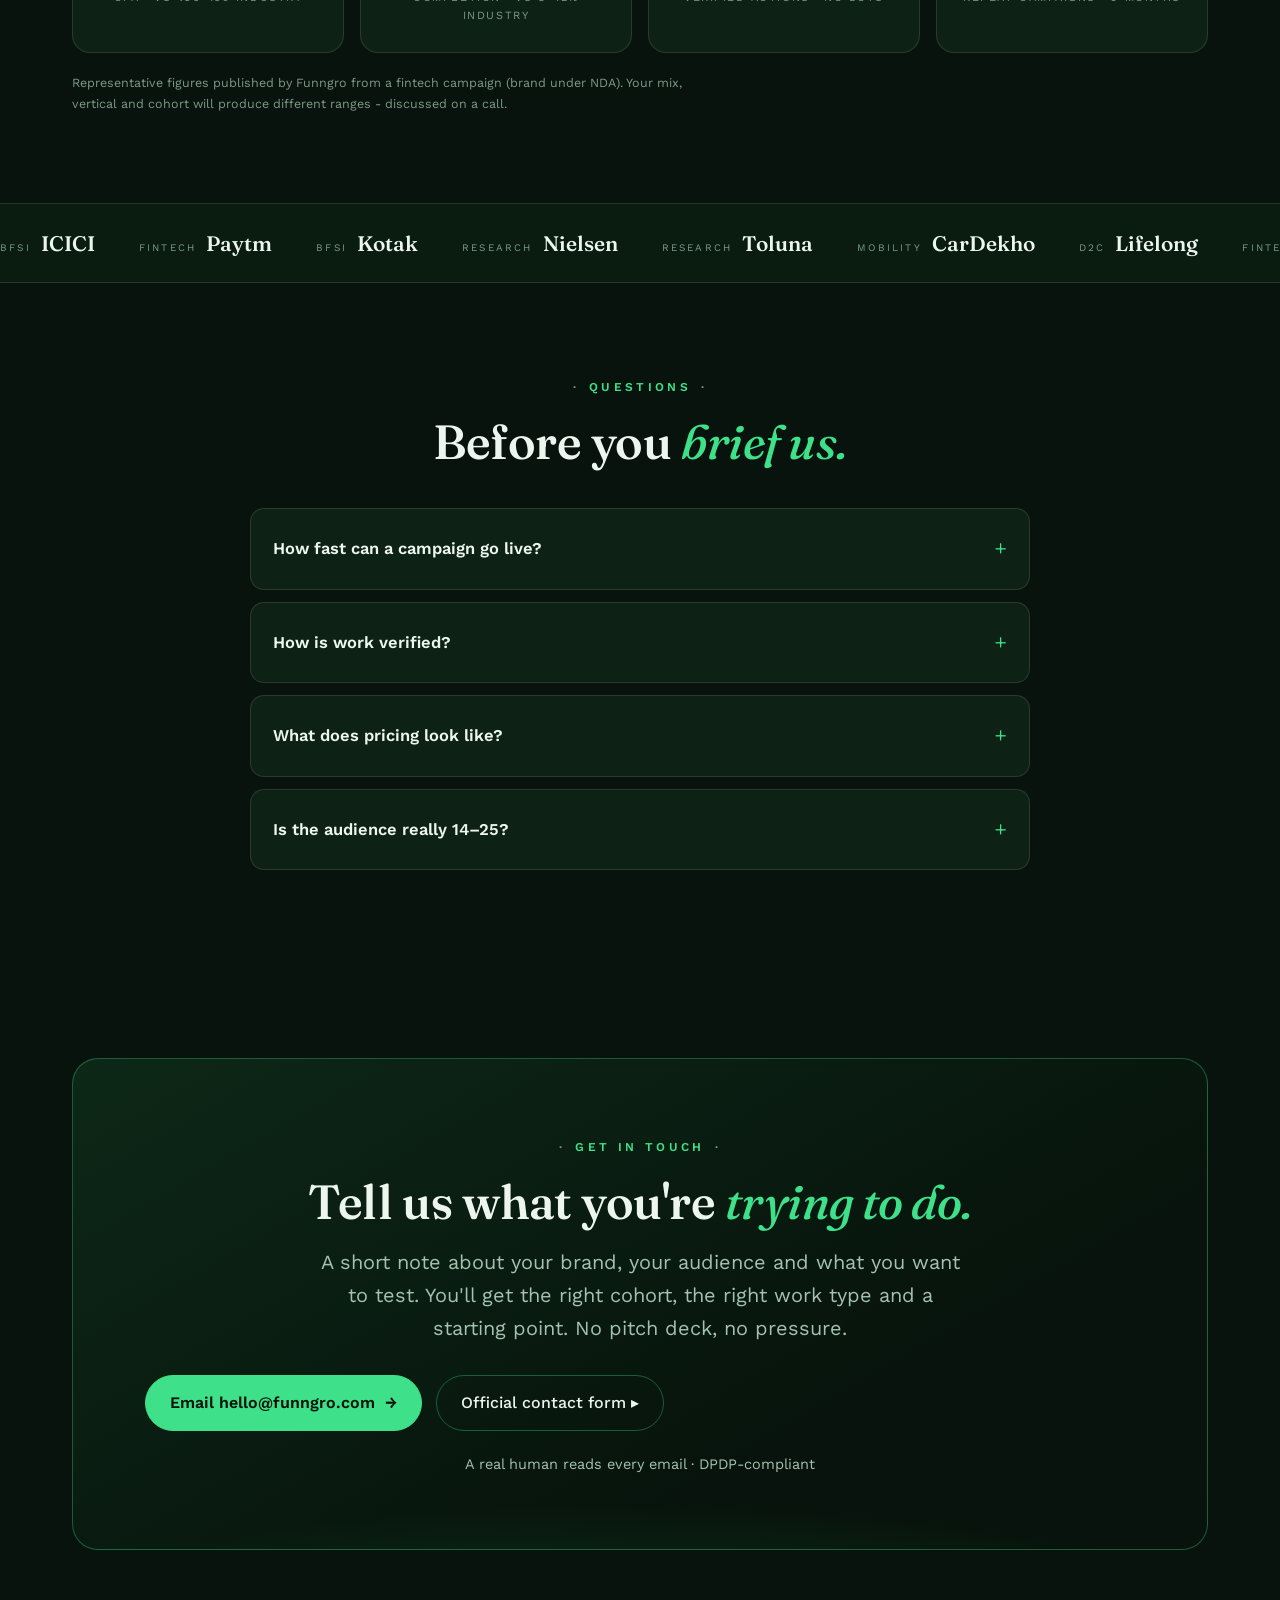
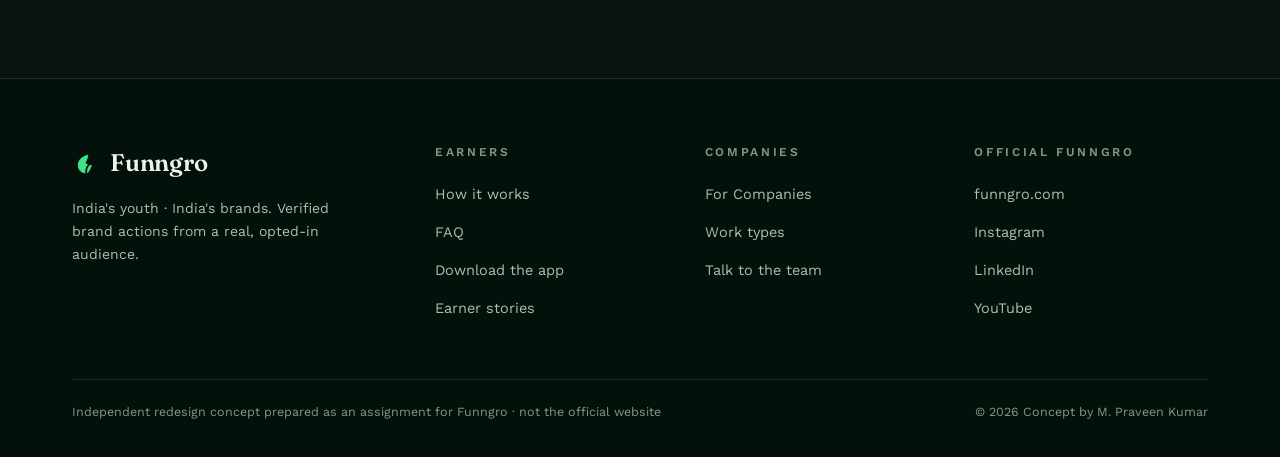
==== commit c6a4c121: "Replace em dashes with hyphens in copy" ====
--- a/company.html
+++ b/company.html
@@ -5,12 +5,12 @@
   <meta name="viewport" content="width=device-width, initial-scale=1.0" />
   <title>Youth Marketing &amp; Brand Campaigns in India | Funngro for Companies</title>
   <meta name="description" content="Run brand promotion, sampling, UGC, influencer and survey campaigns with 70 lakh+ verified young Indians aged 14–25. Verified actions, transparent pricing. Talk to Funngro." />
-  <link rel="canonical" href="https://funngro-redesign.vercel.app/company.html" />
+  <link rel="canonical" href="https://funngro-redesign-five.vercel.app/company.html" />
   <meta name="robots" content="index, follow" />
   <meta property="og:type" content="website" />
   <meta property="og:title" content="Youth Marketing &amp; Brand Campaigns in India | Funngro for Companies" />
-  <meta property="og:description" content="Verified brand actions from 70 lakh+ young Indians — promotion, sampling, UGC, referrals, surveys. Talk to Funngro." />
-  <meta property="og:url" content="https://funngro-redesign.vercel.app/company.html" />
+  <meta property="og:description" content="Verified brand actions from 70 lakh+ young Indians - promotion, sampling, UGC, referrals, surveys. Talk to Funngro." />
+  <meta property="og:url" content="https://funngro-redesign-five.vercel.app/company.html" />
   <meta property="og:site_name" content="Funngro" />
   <meta name="twitter:card" content="summary_large_image" />
   <meta name="theme-color" content="#07130c" />
@@ -67,7 +67,7 @@
         <div>
           <p class="eyebrow">For marketing leaders · Work with young India</p>
           <h1 class="display">Your brand, acted on by <span class="accent-i">70 lakh young Indians.</span></h1>
-          <p class="lede">Promotion, sampling, content, referrals, surveys, app testing and more — executed by a verified, opted-in pool of young Indians who already use and care about brands like yours.</p>
+          <p class="lede">Promotion, sampling, content, referrals, surveys, app testing and more - executed by a verified, opted-in pool of young Indians who already use and care about brands like yours.</p>
           <div class="cta-row">
             <a class="btn" href="#contact">Tell us what you need <span class="arr">→</span></a>
             <a class="btn-ghost" href="#work-types">See work types ▸</a>
@@ -102,12 +102,12 @@
         <div>
           <p class="kicker">The problem</p>
           <h2 class="h2">Reach is plentiful. <span class="accent-i">Real action is scarce.</span></h2>
-          <p class="lede">Ad platforms sell impressions. Agencies sell reach. But what moves a brand is getting young India to actually do something — try the product, refer a friend, post honestly, answer the survey.</p>
+          <p class="lede">Ad platforms sell impressions. Agencies sell reach. But what moves a brand is getting young India to actually do something - try the product, refer a friend, post honestly, answer the survey.</p>
         </div>
         <div>
           <ul class="checklist">
-            <li><svg viewBox="0 0 24 24" fill="none" aria-hidden="true"><circle cx="12" cy="12" r="9" stroke="#3ee08a" stroke-width="1.8"/><path d="M8 12.5l2.5 2.5L16 9.5" stroke="#3ee08a" stroke-width="1.8" stroke-linecap="round"/></svg>A real, opted-in audience — not rented impressions</li>
-            <li><svg viewBox="0 0 24 24" fill="none" aria-hidden="true"><circle cx="12" cy="12" r="9" stroke="#3ee08a" stroke-width="1.8"/><path d="M8 12.5l2.5 2.5L16 9.5" stroke="#3ee08a" stroke-width="1.8" stroke-linecap="round"/></svg>Every action verified with proof — no bot traffic</li>
+            <li><svg viewBox="0 0 24 24" fill="none" aria-hidden="true"><circle cx="12" cy="12" r="9" stroke="#3ee08a" stroke-width="1.8"/><path d="M8 12.5l2.5 2.5L16 9.5" stroke="#3ee08a" stroke-width="1.8" stroke-linecap="round"/></svg>A real, opted-in audience - not rented impressions</li>
+            <li><svg viewBox="0 0 24 24" fill="none" aria-hidden="true"><circle cx="12" cy="12" r="9" stroke="#3ee08a" stroke-width="1.8"/><path d="M8 12.5l2.5 2.5L16 9.5" stroke="#3ee08a" stroke-width="1.8" stroke-linecap="round"/></svg>Every action verified with proof - no bot traffic</li>
             <li><svg viewBox="0 0 24 24" fill="none" aria-hidden="true"><circle cx="12" cy="12" r="9" stroke="#3ee08a" stroke-width="1.8"/><path d="M8 12.5l2.5 2.5L16 9.5" stroke="#3ee08a" stroke-width="1.8" stroke-linecap="round"/></svg>Cohort targeting by age, city and interest</li>
             <li><svg viewBox="0 0 24 24" fill="none" aria-hidden="true"><circle cx="12" cy="12" r="9" stroke="#3ee08a" stroke-width="1.8"/><path d="M8 12.5l2.5 2.5L16 9.5" stroke="#3ee08a" stroke-width="1.8" stroke-linecap="round"/></svg>DPDP-compliant data handling</li>
           </ul>
@@ -122,16 +122,16 @@
         <h2 class="h2">Pick what you need. <span class="accent-i">We match the cohort.</span></h2>
         <div class="wt-grid">
           <div class="wt reveal"><h3>Brand promotion</h3><p>Awareness and brand-recall posts, verified at the action level. Best for launches, refreshes and category education.</p></div>
-          <div class="wt reveal"><h3>Sampling campaigns</h3><p>Real product trials with structured feedback — right cohort, right city, right age. Best for FMCG, beauty and food &amp; bev.</p></div>
+          <div class="wt reveal"><h3>Sampling campaigns</h3><p>Real product trials with structured feedback - right cohort, right city, right age. Best for FMCG, beauty and food &amp; bev.</p></div>
           <div class="wt reveal"><h3>Referral programs</h3><p>Peer growth with Clan multipliers, unique to Funngro. Best for fintech, edtech and gaming where peer trust converts.</p></div>
           <div class="wt reveal"><h3>Influencer marketing</h3><p>Micro and nano creators across categories. Brief-led and approved before publish. Best for category authority.</p></div>
-          <div class="wt reveal"><h3>Content creation (UGC)</h3><p>User-generated reels, posts, blogs and photos — you keep the asset rights. Best for ads and social libraries.</p></div>
+          <div class="wt reveal"><h3>Content creation (UGC)</h3><p>User-generated reels, posts, blogs and photos - you keep the asset rights. Best for ads and social libraries.</p></div>
           <div class="wt reveal"><h3>Surveys &amp; insights</h3><p>Structured research, NPS and brand trackers with demographic targeting. Best for brand-health monitoring.</p></div>
           <div class="wt reveal"><h3>App testing &amp; QA</h3><p>Real users, real devices, real environments. Bug reports and usability feedback before you ship.</p></div>
           <div class="wt reveal"><h3>Product ideation</h3><p>Concept-test new ideas with the exact target cohort. Quick rounds, real reactions, pre-build.</p></div>
-          <div class="wt reveal"><h3>Sales support</h3><p>Affiliate-style promotion with conversion tracking — pay per sale. Best for e-commerce and subscriptions.</p></div>
+          <div class="wt reveal"><h3>Sales support</h3><p>Affiliate-style promotion with conversion tracking - pay per sale. Best for e-commerce and subscriptions.</p></div>
           <div class="wt reveal"><h3>Loyalty &amp; re-engagement</h3><p>Always-on engagement loops with existing customers. Best for retention-focused brands.</p></div>
-          <div class="wt reveal"><h3>Campus ambassadors</h3><p>On-ground presence in colleges — posters, events, peer outreach. Best for student-first moments.</p></div>
+          <div class="wt reveal"><h3>Campus ambassadors</h3><p>On-ground presence in colleges - posters, events, peer outreach. Best for student-first moments.</p></div>
           <div class="wt reveal"><h3>Brand partnerships</h3><p>Always-on creator deals with top Funngro earners on a monthly retainer. Best for a consistent youth presence.</p></div>
         </div>
       </div>
@@ -159,7 +159,7 @@
           <div class="outcome reveal"><b>100%</b><small>Verified actions · no bots</small></div>
           <div class="outcome reveal"><b>3×</b><small>Repeat campaigns · 6 months</small></div>
         </div>
-        <p class="outcomes-note">Representative figures published by Funngro from a fintech campaign (brand under NDA). Your mix, vertical and cohort will produce different ranges — discussed on a call.</p>
+        <p class="outcomes-note">Representative figures published by Funngro from a fintech campaign (brand under NDA). Your mix, vertical and cohort will produce different ranges - discussed on a call.</p>
       </div>
     </section>
 
@@ -178,9 +178,9 @@
         <h2 class="h2">Before you <span class="accent-i">brief us.</span></h2>
         <div class="faq" style="text-align:left">
           <details class="reveal"><summary>How fast can a campaign go live?</summary><p>After your brief, Funngro matches the cohort and most campaigns start seeing verified actions within days, with reporting delivered on a weekly rhythm.</p></details>
-          <details class="reveal"><summary>How is work verified?</summary><p>Every task requires proof — a photo, screenshot or link — reviewed before payout. That is how Funngro keeps bot traffic at zero and completion rates high.</p></details>
-          <details class="reveal"><summary>What does pricing look like?</summary><p>Pricing depends on work type, cohort and volume — cost per action for promotions and referrals, per brief for creators, per response for surveys. Funngro shares a starting point after a short note about your goals.</p></details>
-          <details class="reveal"><summary>Is the audience really 14–25?</summary><p>Yes — the pool is young India: students, creators and first-time earners. Cohorts can be targeted by age band, city and interest, and the data handling is DPDP-compliant.</p></details>
+          <details class="reveal"><summary>How is work verified?</summary><p>Every task requires proof - a photo, screenshot or link - reviewed before payout. That is how Funngro keeps bot traffic at zero and completion rates high.</p></details>
+          <details class="reveal"><summary>What does pricing look like?</summary><p>Pricing depends on work type, cohort and volume - cost per action for promotions and referrals, per brief for creators, per response for surveys. Funngro shares a starting point after a short note about your goals.</p></details>
+          <details class="reveal"><summary>Is the audience really 14–25?</summary><p>Yes - the pool is young India: students, creators and first-time earners. Cohorts can be targeted by age band, city and interest, and the data handling is DPDP-compliant.</p></details>
         </div>
       </div>
     </section>
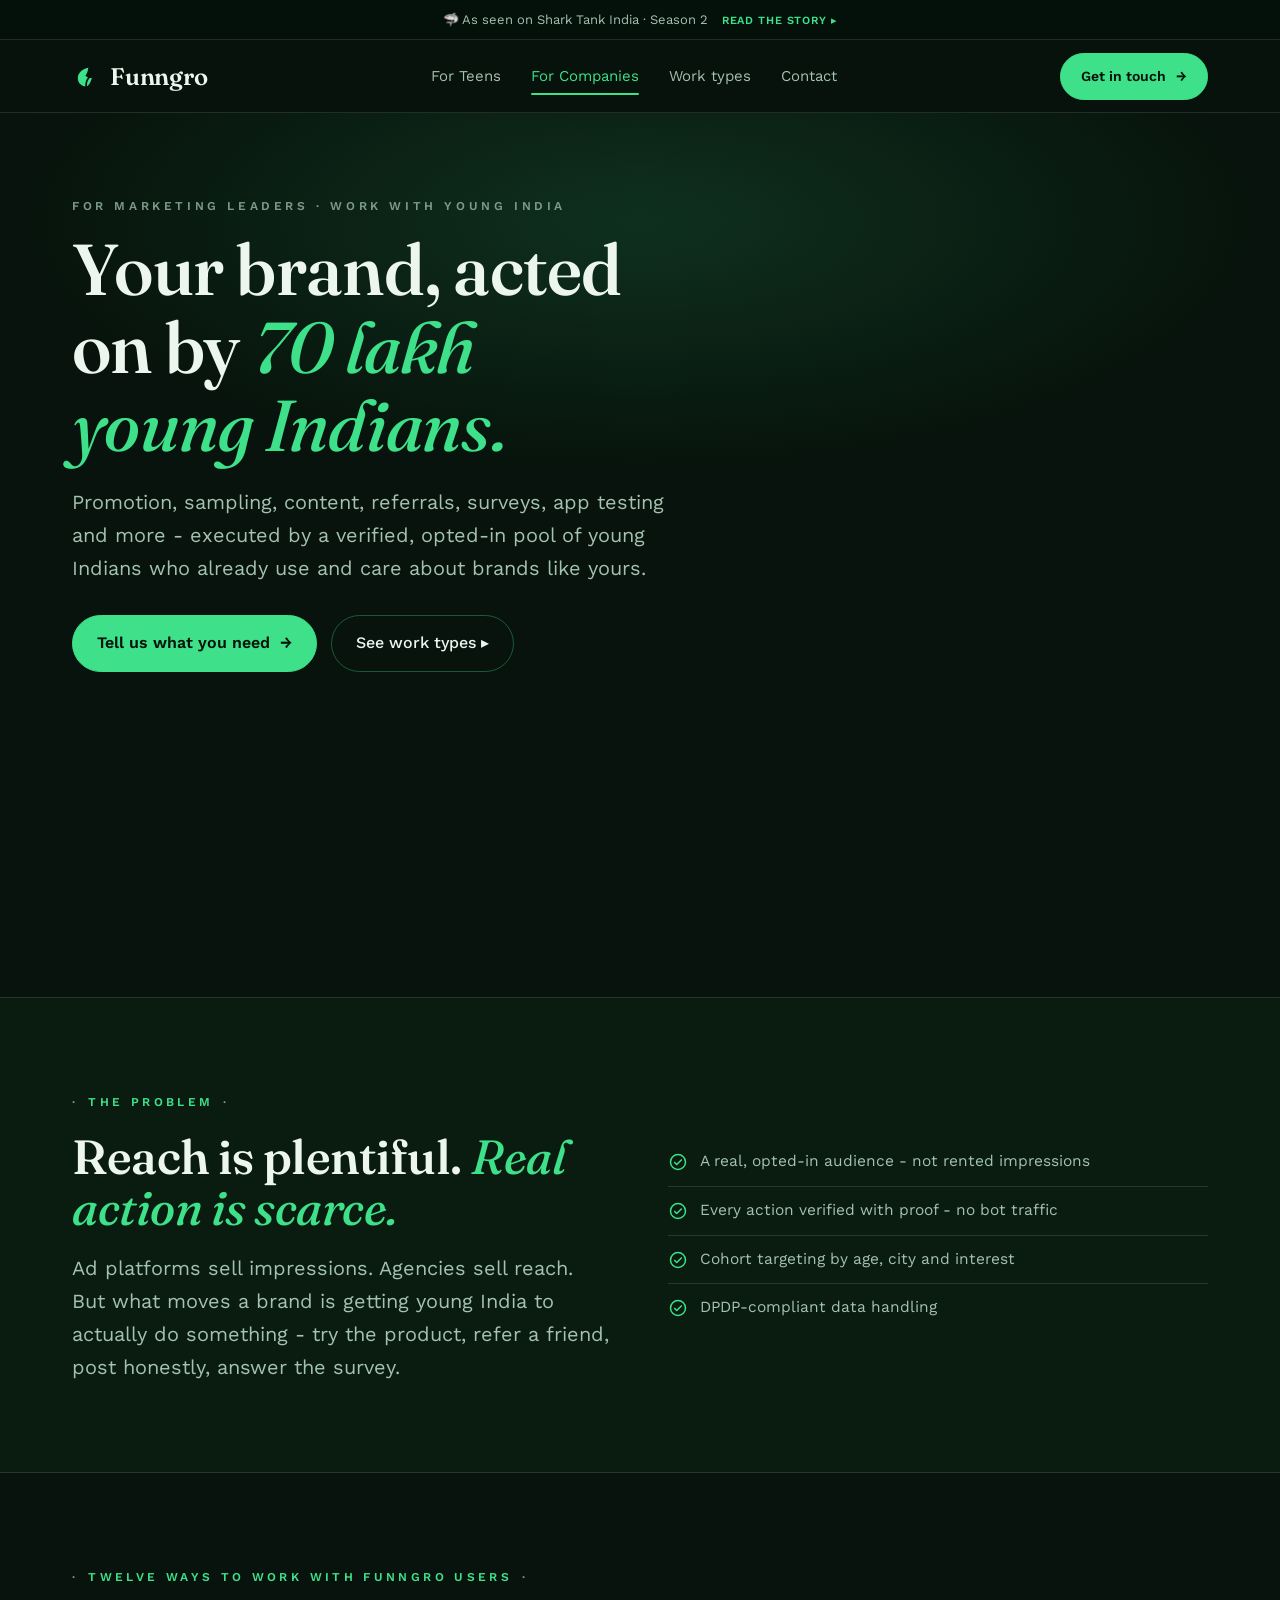
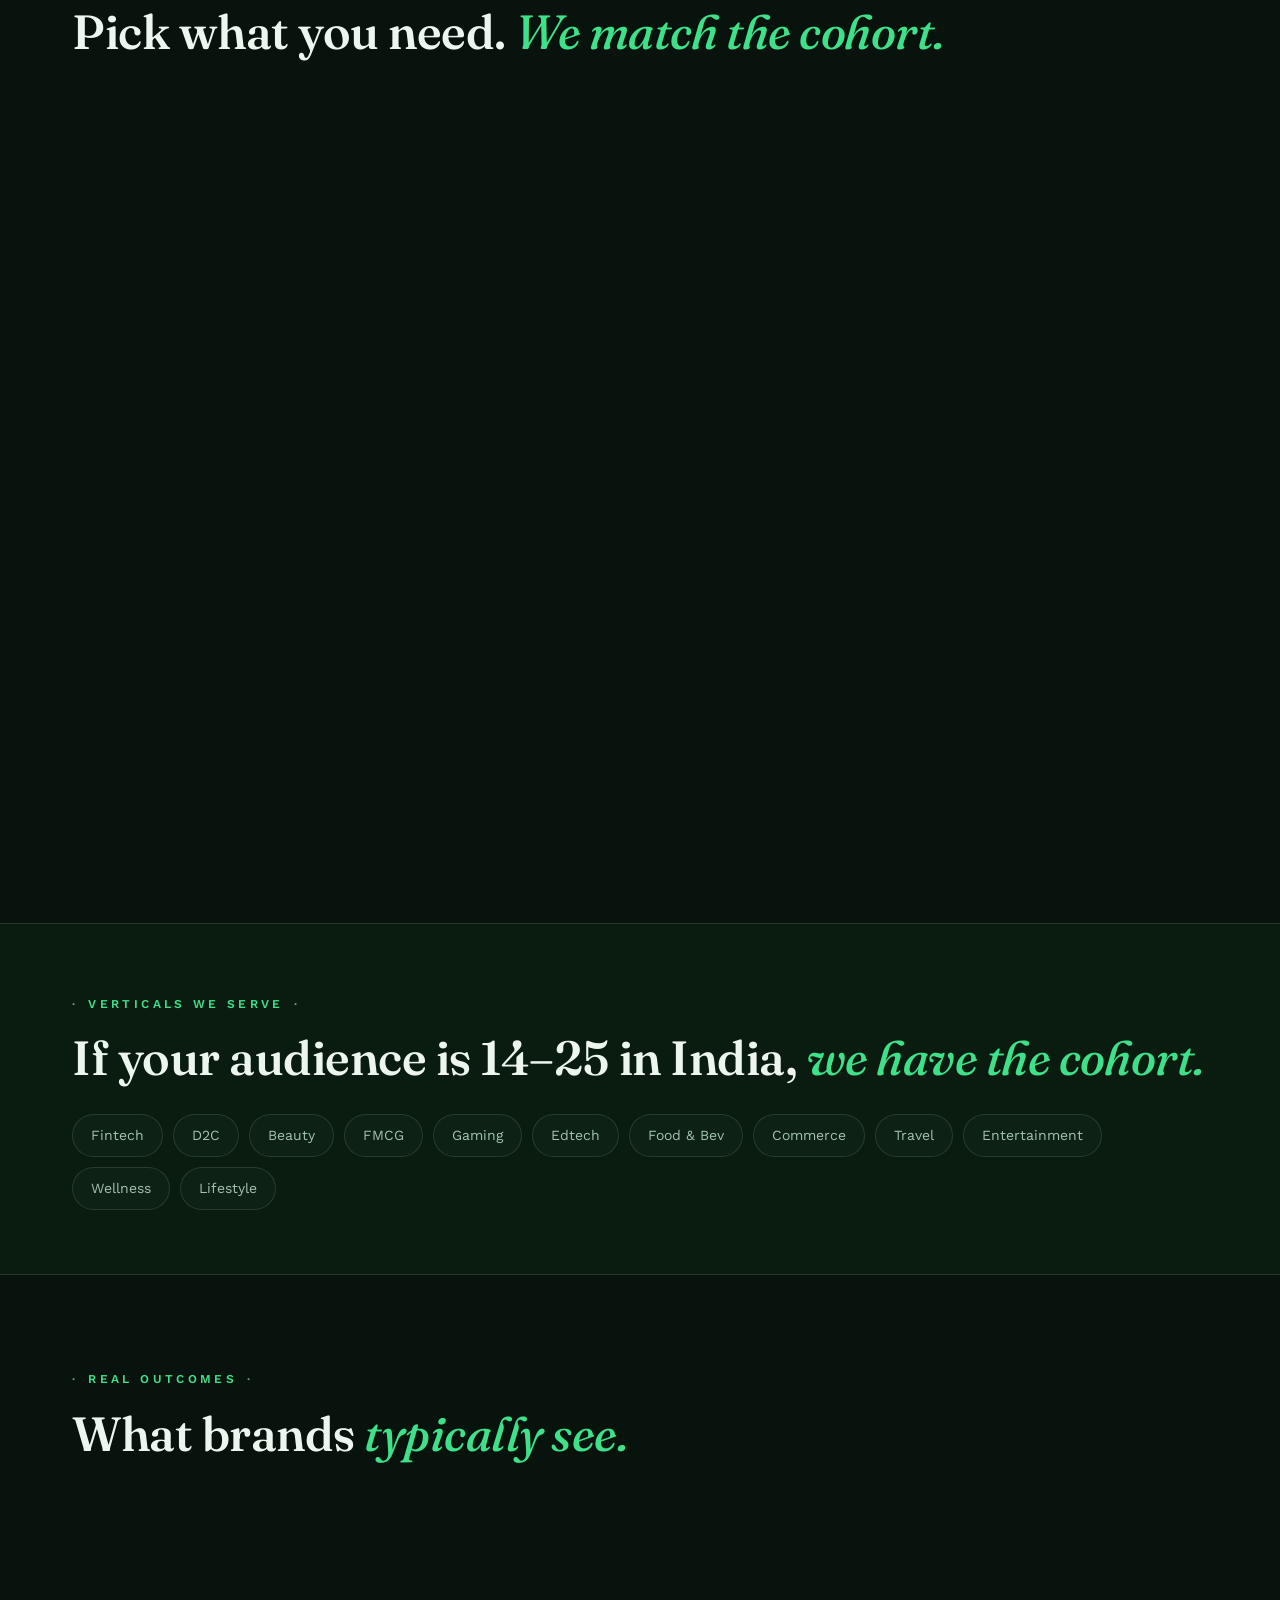
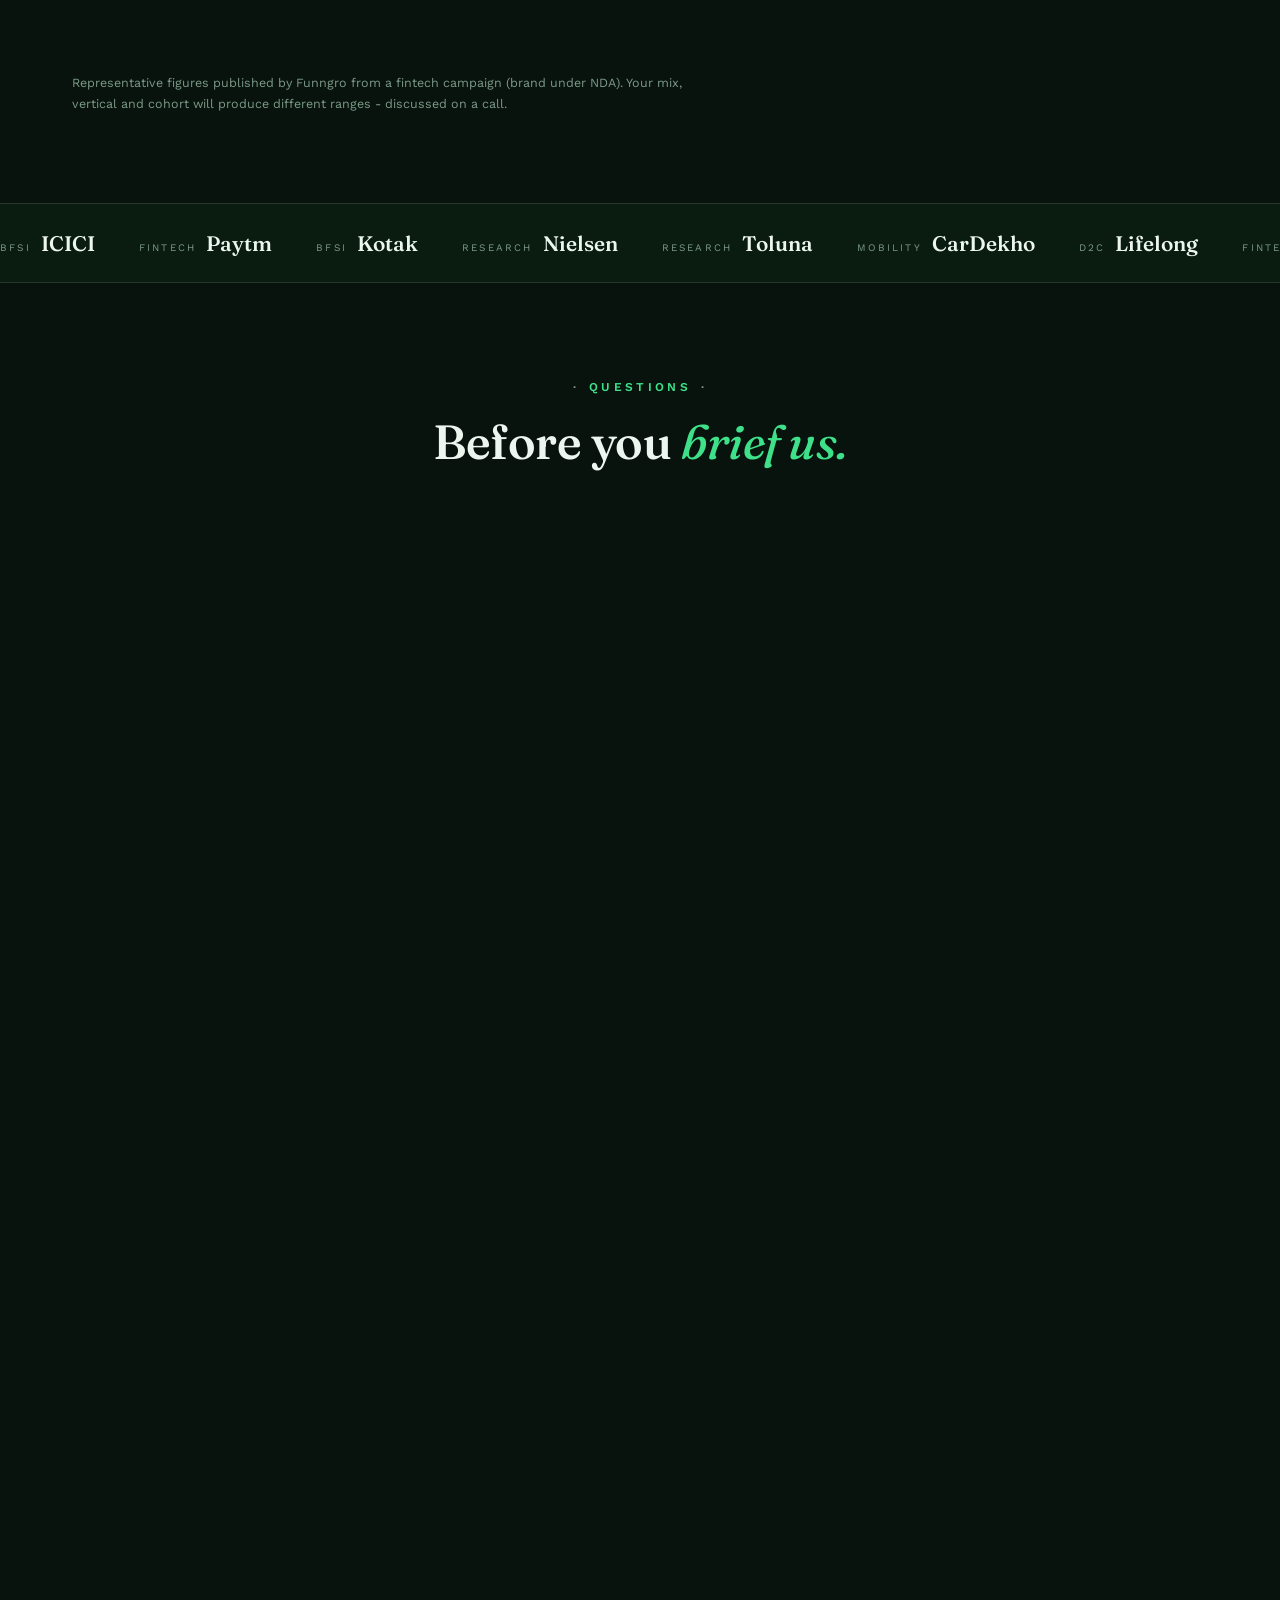
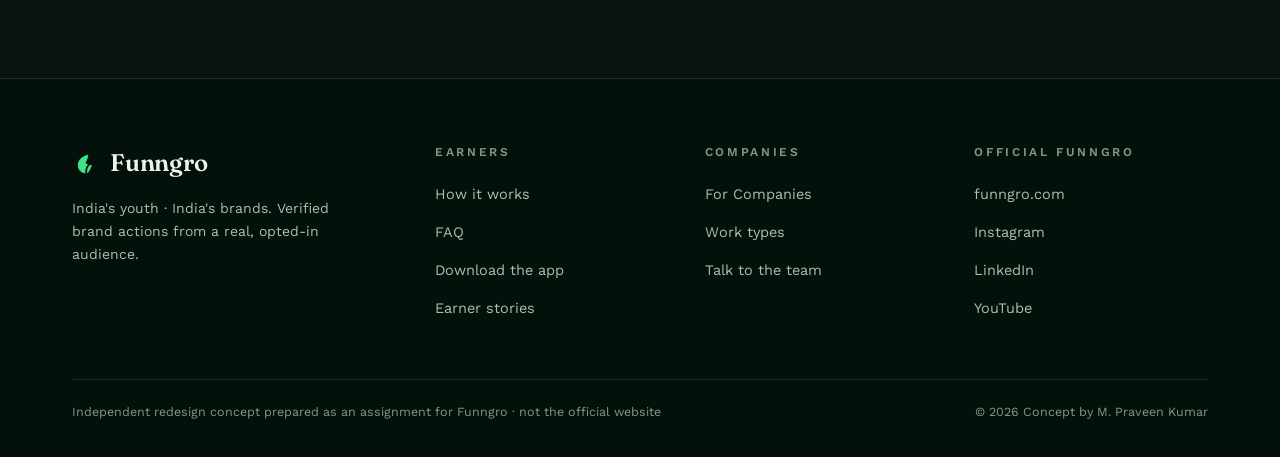
==== commit 452310c4: "Fix anchor scroll offset under sticky header; gate reveal animation on JS" ====
--- a/company.html
+++ b/company.html
@@ -1,5 +1,6 @@
 <!DOCTYPE html>
-<html lang="en-IN">
+<html lang="en-IN" class="">
+<script>document.documentElement.className="js"</script>
 <head>
   <meta charset="UTF-8" />
   <meta name="viewport" content="width=device-width, initial-scale=1.0" />
--- a/assets/styles.css
+++ b/assets/styles.css
@@ -314,6 +314,7 @@
 @media (max-width:520px){.foot-grid{grid-template-columns:1fr}}
 
 /* reveal animation */
-.reveal{opacity:0;transform:translateY(22px);transition:opacity .6s ease,transform .6s ease}
+html.js .reveal{opacity:0;transform:translateY(22px);transition:opacity .6s ease,transform .6s ease}
 .reveal.in{opacity:1;transform:none}
-@media (prefers-reduced-motion:reduce){.reveal{opacity:1;transform:none;transition:none}}
+@media (prefers-reduced-motion:reduce){html.js .reveal{opacity:1;transform:none;transition:none}}
+section[id]{scroll-margin-top:88px}
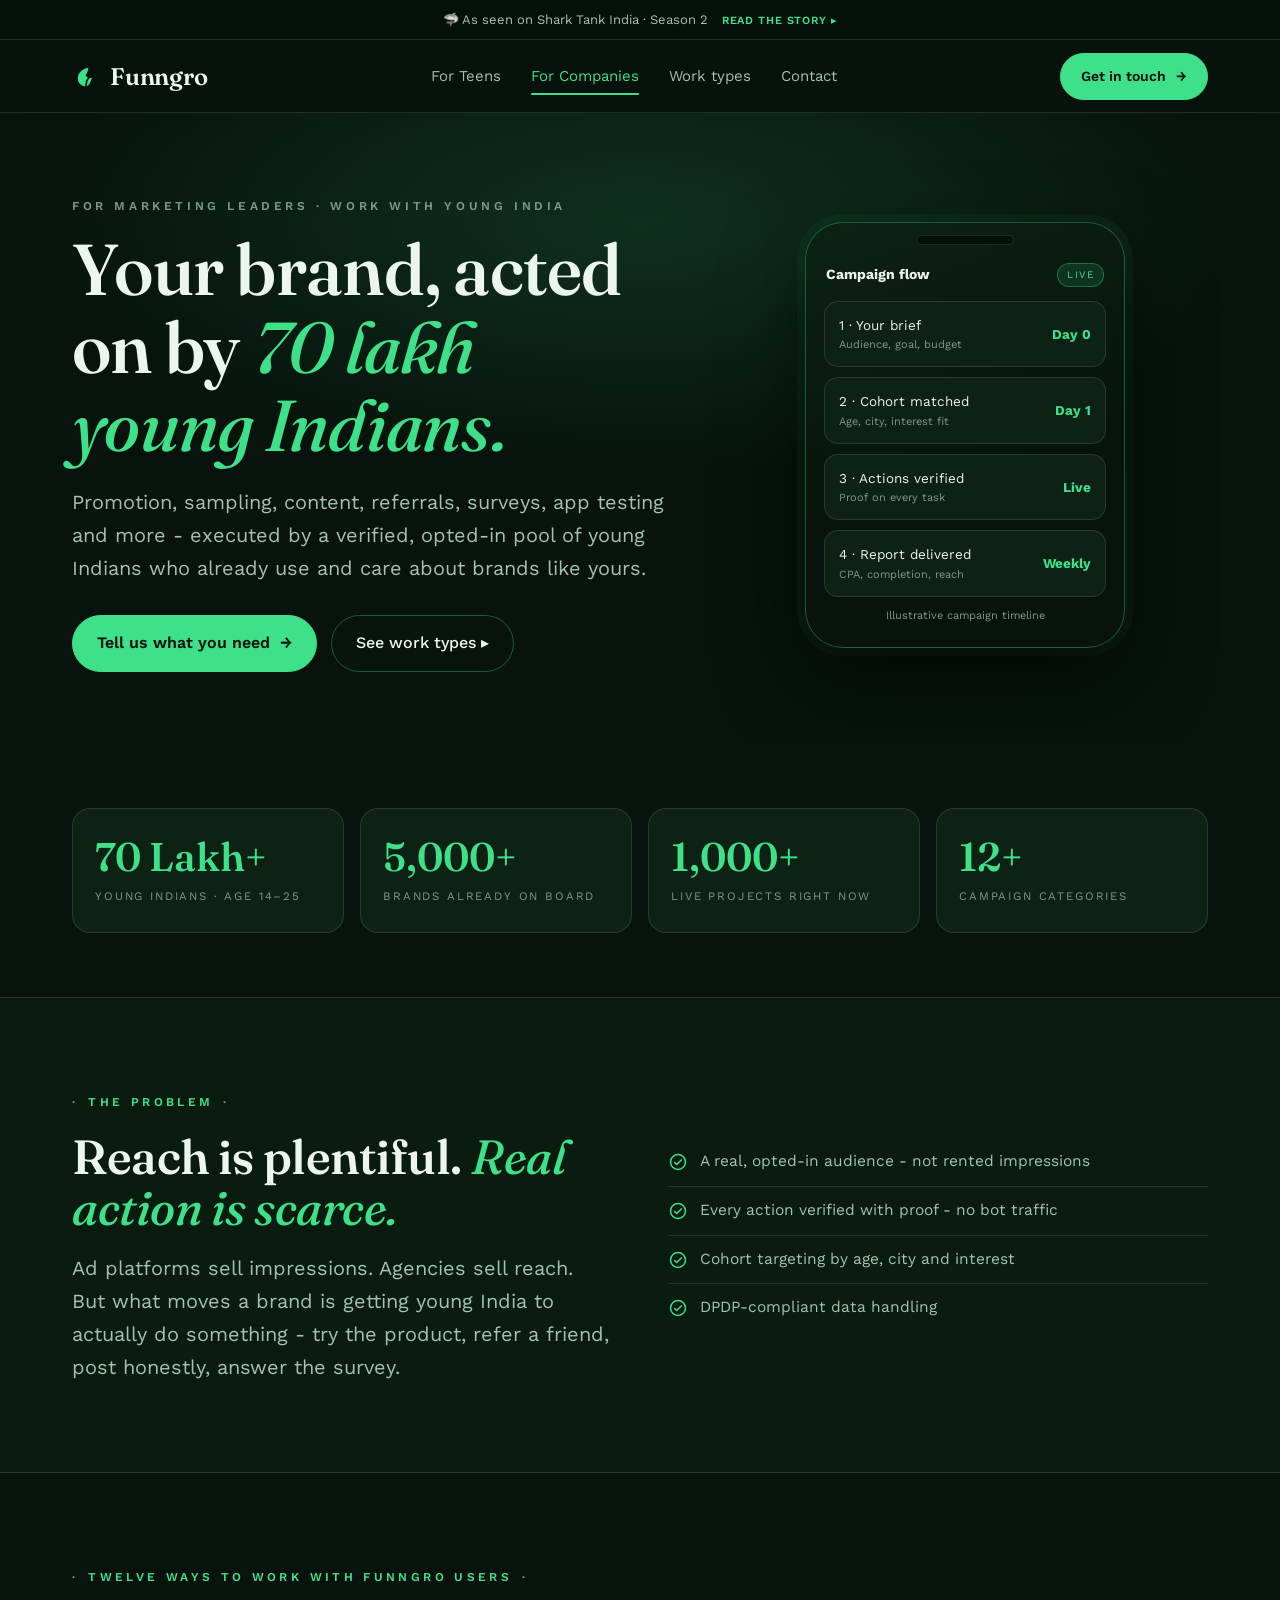
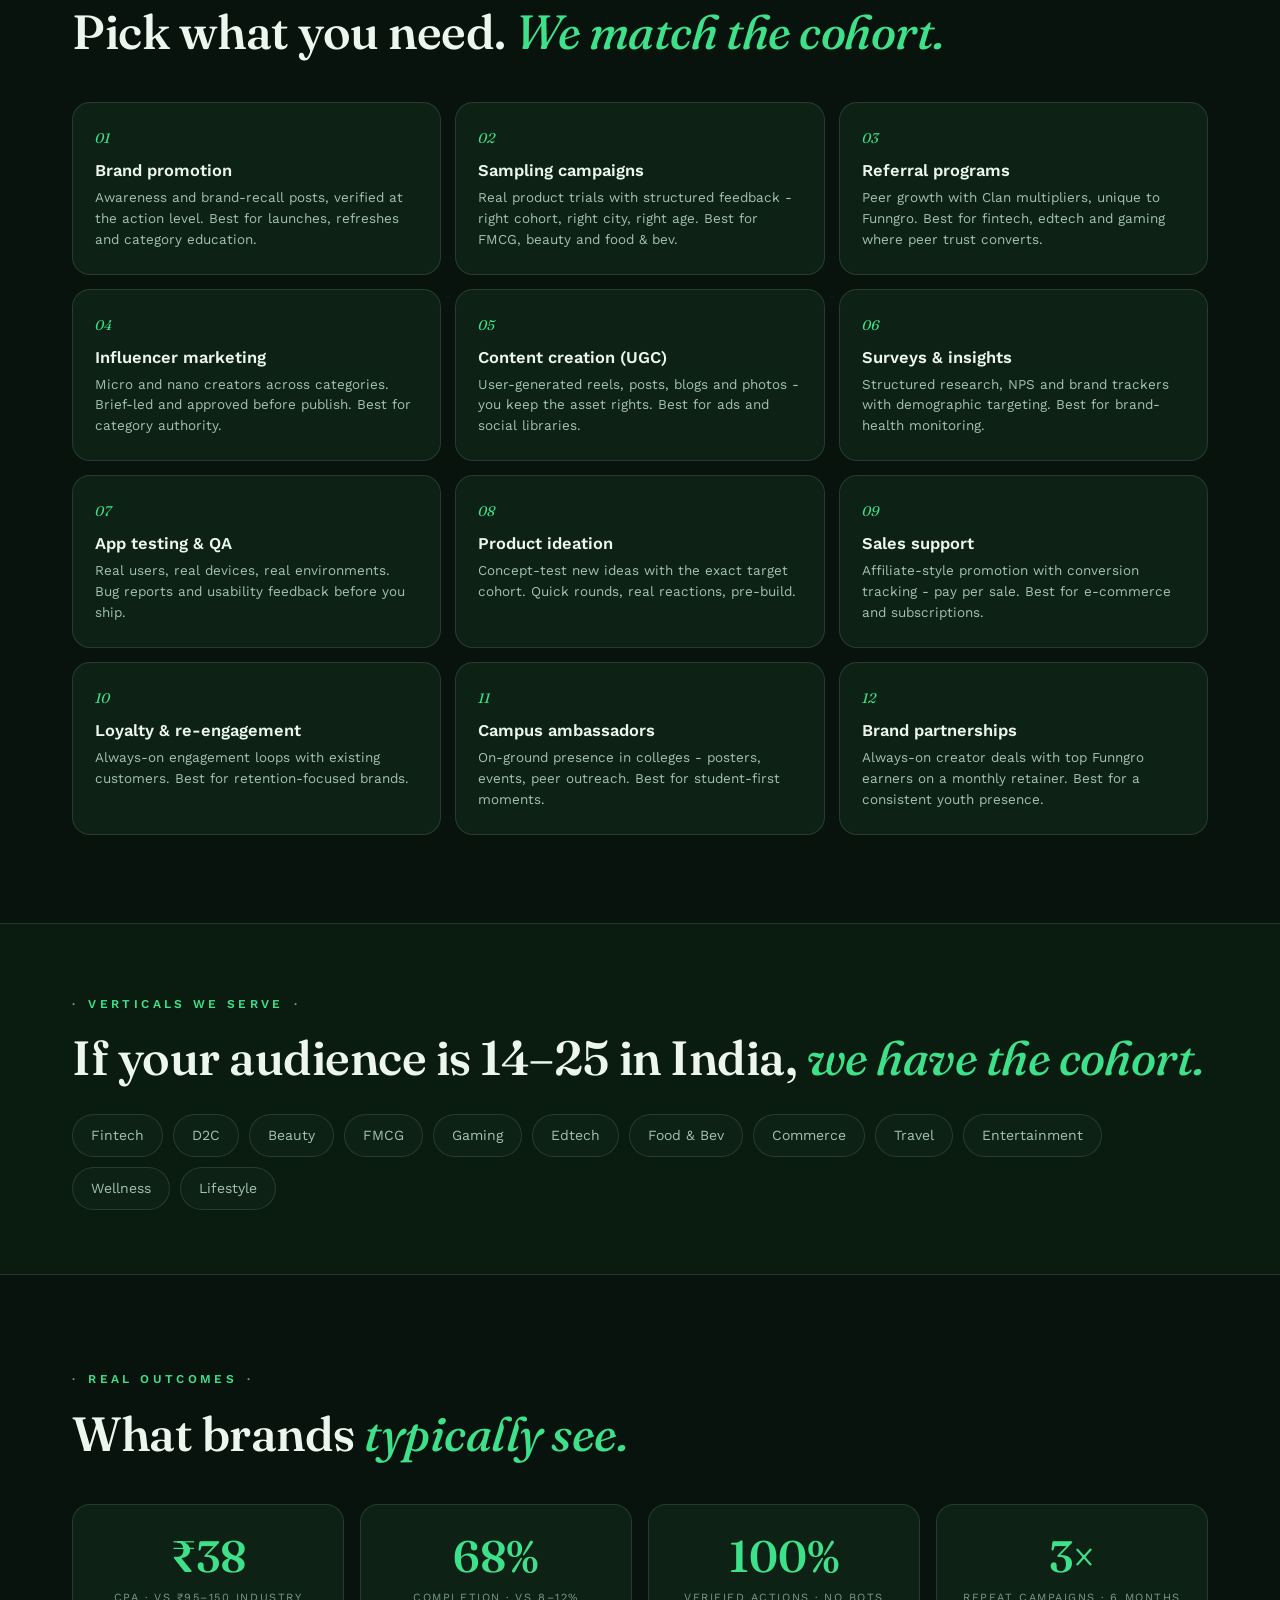
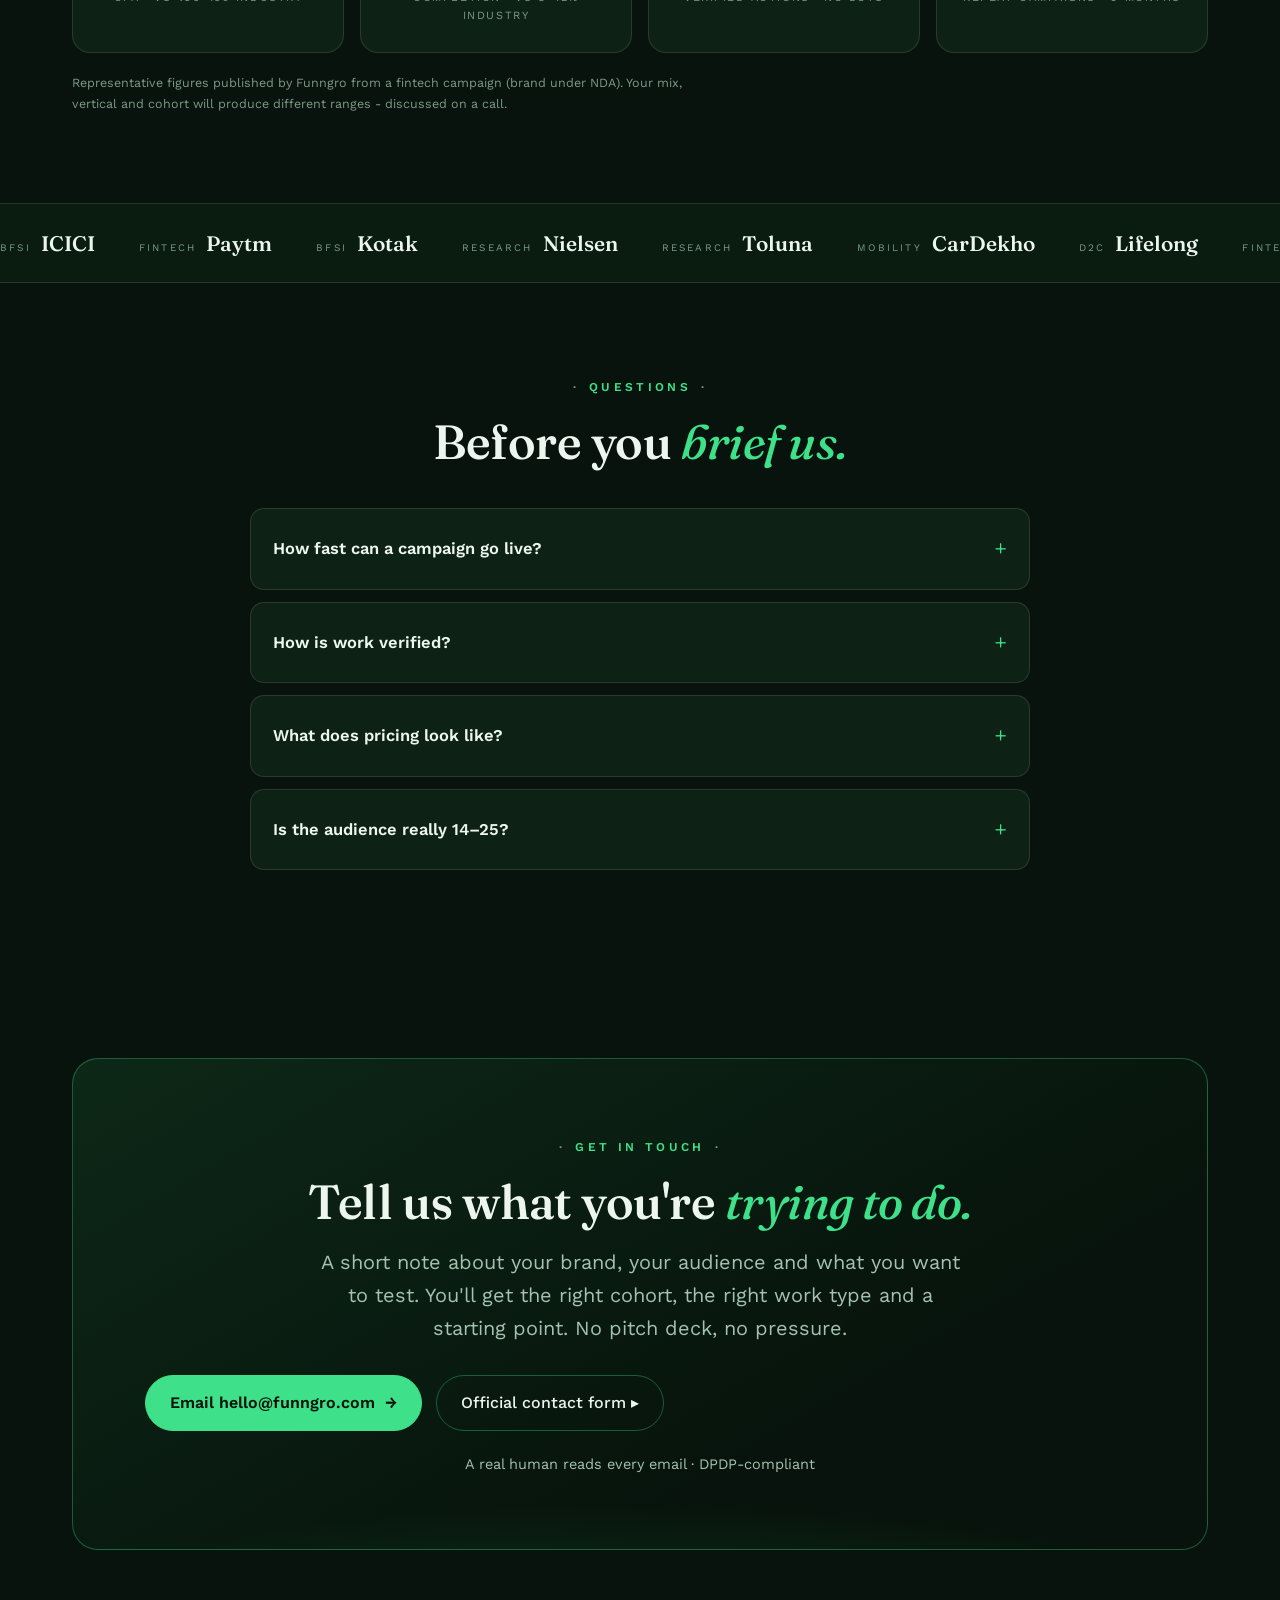
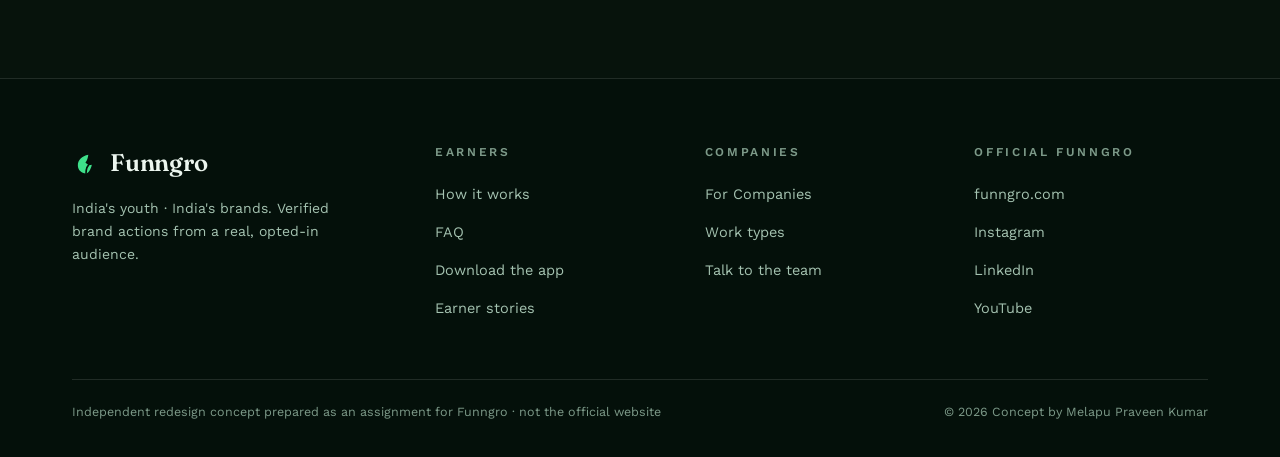
==== commit c3561820: "Fix ampersand rendering in serif headings, remove two unverified payout ranges, formal author name" ====
--- a/company.html
+++ b/company.html
@@ -127,11 +127,11 @@
           <div class="wt reveal"><h3>Referral programs</h3><p>Peer growth with Clan multipliers, unique to Funngro. Best for fintech, edtech and gaming where peer trust converts.</p></div>
           <div class="wt reveal"><h3>Influencer marketing</h3><p>Micro and nano creators across categories. Brief-led and approved before publish. Best for category authority.</p></div>
           <div class="wt reveal"><h3>Content creation (UGC)</h3><p>User-generated reels, posts, blogs and photos - you keep the asset rights. Best for ads and social libraries.</p></div>
-          <div class="wt reveal"><h3>Surveys &amp; insights</h3><p>Structured research, NPS and brand trackers with demographic targeting. Best for brand-health monitoring.</p></div>
-          <div class="wt reveal"><h3>App testing &amp; QA</h3><p>Real users, real devices, real environments. Bug reports and usability feedback before you ship.</p></div>
+          <div class="wt reveal"><h3>Surveys <span class="amp">&amp;</span> insights</h3><p>Structured research, NPS and brand trackers with demographic targeting. Best for brand-health monitoring.</p></div>
+          <div class="wt reveal"><h3>App testing <span class="amp">&amp;</span> QA</h3><p>Real users, real devices, real environments. Bug reports and usability feedback before you ship.</p></div>
           <div class="wt reveal"><h3>Product ideation</h3><p>Concept-test new ideas with the exact target cohort. Quick rounds, real reactions, pre-build.</p></div>
           <div class="wt reveal"><h3>Sales support</h3><p>Affiliate-style promotion with conversion tracking - pay per sale. Best for e-commerce and subscriptions.</p></div>
-          <div class="wt reveal"><h3>Loyalty &amp; re-engagement</h3><p>Always-on engagement loops with existing customers. Best for retention-focused brands.</p></div>
+          <div class="wt reveal"><h3>Loyalty <span class="amp">&amp;</span> re-engagement</h3><p>Always-on engagement loops with existing customers. Best for retention-focused brands.</p></div>
           <div class="wt reveal"><h3>Campus ambassadors</h3><p>On-ground presence in colleges - posters, events, peer outreach. Best for student-first moments.</p></div>
           <div class="wt reveal"><h3>Brand partnerships</h3><p>Always-on creator deals with top Funngro earners on a monthly retainer. Best for a consistent youth presence.</p></div>
         </div>
@@ -242,7 +242,7 @@
       </div>
       <div class="foot-bottom">
         <span>Independent redesign concept prepared as an assignment for Funngro · not the official website</span>
-        <span>© <span data-year>2026</span> Concept by M. Praveen Kumar</span>
+        <span>© <span data-year>2026</span> Concept by Melapu Praveen Kumar</span>
       </div>
     </div>
   </footer>
--- a/assets/styles.css
+++ b/assets/styles.css
@@ -42,6 +42,7 @@
 }
 .kicker::before,.kicker::after{content:"·";color:var(--faint)}
 h1,h2,h3{font-family:var(--serif);font-weight:560;line-height:1.08;letter-spacing:-.01em}
+.amp{font-family:var(--sans);font-style:normal}
 .display{font-size:clamp(40px,6.2vw,72px)}
 .h2{font-size:clamp(30px,4.4vw,48px);margin-bottom:18px}
 .accent-i{font-style:italic;color:var(--accent);font-weight:480}
@@ -314,7 +315,7 @@
 @media (max-width:520px){.foot-grid{grid-template-columns:1fr}}
 
 /* reveal animation */
-html.js .reveal{opacity:0;transform:translateY(22px);transition:opacity .6s ease,transform .6s ease}
+html.js .reveal{opacity:1;transform:none}
 .reveal.in{opacity:1;transform:none}
-@media (prefers-reduced-motion:reduce){html.js .reveal{opacity:1;transform:none;transition:none}}
+@media (prefers-reduced-motion:reduce){html.js .reveal{opacity:1;transform:none}}
 section[id]{scroll-margin-top:88px}
